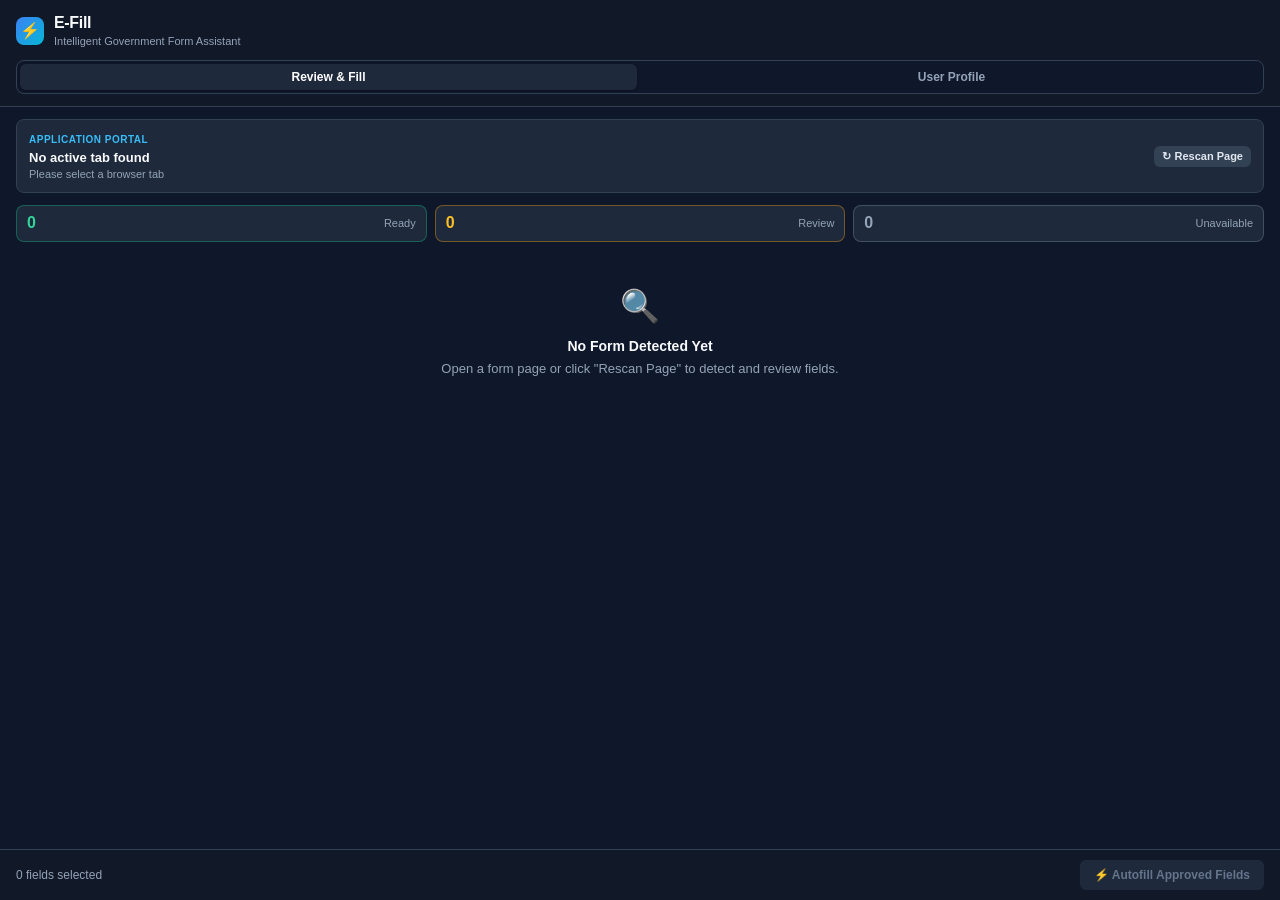
==== sidepanel/index.html @ 9b444835 "intial implentation is ready" ====
<!DOCTYPE html>
<html lang="en">
<head>
  <meta charset="UTF-8">
  <meta name="viewport" content="width=device-width, initial-scale=1.0">
  <title>E-Fill Assistant</title>
  <link rel="stylesheet" href="sidepanel.css">
</head>
<body>
  <header class="app-header">
    <div class="logo-group">
      <div class="logo-icon">⚡</div>
      <div>
        <h1 class="app-title">E-Fill</h1>
        <p class="app-tagline">Intelligent Government Form Assistant</p>
      </div>
    </div>
    <div class="tab-nav">
      <button class="tab-btn active" id="tab-review-btn">Review & Fill</button>
      <button class="tab-btn" id="tab-profile-btn">User Profile</button>
    </div>
  </header>

  <!-- Review & Fill View -->
  <main class="tab-view active" id="view-review">
    <section class="page-context-card">
      <div class="context-meta">
        <span class="badge badge-portal" id="portal-badge">Application Portal</span>
        <h2 class="page-title" id="page-title">Detecting form...</h2>
        <p class="page-url" id="page-url">Checking active browser tab</p>
      </div>
      <button class="btn btn-secondary btn-sm" id="btn-rescan" title="Rescan current page">
        ↻ Rescan Page
      </button>
    </section>

    <section class="summary-bar" id="summary-bar">
      <div class="summary-pill ready">
        <span class="count" id="count-ready">0</span>
        <span class="label">Ready</span>
      </div>
      <div class="summary-pill review">
        <span class="count" id="count-review">0</span>
        <span class="label">Review</span>
      </div>
      <div class="summary-pill unavailable">
        <span class="count" id="count-unavailable">0</span>
        <span class="label">Unavailable</span>
      </div>
    </section>

    <!-- Field Proposals Section -->
    <div class="proposals-container" id="proposals-container">
      <div class="empty-state" id="empty-state">
        <div class="empty-icon">🔍</div>
        <h3>No Form Detected Yet</h3>
        <p>Open a form page or click "Rescan Page" to detect and review fields.</p>
      </div>
      <div class="proposals-list" id="proposals-list" style="display: none;"></div>
    </div>

    <!-- Verification / Result Alert -->
    <div class="result-alert" id="result-alert" style="display: none;"></div>

    <!-- Footer Action Bar -->
    <footer class="action-bar">
      <div class="action-info">
        <span id="approved-count-text">0 fields selected</span>
      </div>
      <button class="btn btn-primary" id="btn-autofill" disabled>
        ⚡ Autofill Approved Fields
      </button>
    </footer>
  </main>

  <!-- User Profile View -->
  <main class="tab-view" id="view-profile">
    <div class="profile-header">
      <div>
        <h2>Saved Profile</h2>
        <p class="subtitle">Local-first encrypted storage for quick form completion</p>
      </div>
      <button class="btn btn-secondary btn-sm" id="btn-reset-profile">
        Reset to Sample Data
      </button>
    </div>

    <form id="profile-form" class="profile-form">
      <fieldset class="profile-section">
        <legend>Personal Details</legend>
        <div class="form-row">
          <div class="form-group">
            <label for="prof-fullName">Full Name</label>
            <input type="text" id="prof-fullName" required>
          </div>
        </div>
        <div class="form-row two-col">
          <div class="form-group">
            <label for="prof-dob">Date of Birth</label>
            <input type="date" id="prof-dob" required>
          </div>
          <div class="form-group">
            <label for="prof-gender">Gender</label>
            <select id="prof-gender">
              <option value="Male">Male</option>
              <option value="Female">Female</option>
              <option value="Transgender">Transgender</option>
            </select>
          </div>
        </div>
      </fieldset>

      <fieldset class="profile-section">
        <legend>Contact Information</legend>
        <div class="form-row two-col">
          <div class="form-group">
            <label for="prof-mobile">Mobile Number (10 digits)</label>
            <input type="tel" id="prof-mobile" maxlength="10" required>
          </div>
          <div class="form-group">
            <label for="prof-email">Email Address</label>
            <input type="email" id="prof-email" required>
          </div>
        </div>
      </fieldset>

      <fieldset class="profile-section">
        <legend>Family Details</legend>
        <div class="form-row two-col">
          <div class="form-group">
            <label for="prof-fatherName">Father's Name</label>
            <input type="text" id="prof-fatherName">
          </div>
          <div class="form-group">
            <label for="prof-motherName">Mother's Name</label>
            <input type="text" id="prof-motherName">
          </div>
        </div>
      </fieldset>

      <fieldset class="profile-section">
        <legend>Permanent Address</legend>
        <div class="form-group">
          <label for="prof-addressLine">Address (House, Street, Area)</label>
          <textarea id="prof-addressLine" rows="2"></textarea>
        </div>
        <div class="form-row three-col">
          <div class="form-group">
            <label for="prof-district">District</label>
            <input type="text" id="prof-district">
          </div>
          <div class="form-group">
            <label for="prof-state">State / UT</label>
            <input type="text" id="prof-state">
          </div>
          <div class="form-group">
            <label for="prof-pincode">PIN Code</label>
            <input type="text" id="prof-pincode" maxlength="6">
          </div>
        </div>
      </fieldset>

      <div class="profile-actions">
        <button type="submit" class="btn btn-primary" id="btn-save-profile">
          Save Profile Changes
        </button>
        <span class="save-toast" id="save-toast">Saved to local storage!</span>
      </div>
    </form>
  </main>

  <script src="../core/canonical-schema.js"></script>
  <script src="../core/storage.js"></script>
  <script src="../core/normalizer.js"></script>
  <script src="../core/source-selector.js"></script>
  <script src="sidepanel.js"></script>
</body>
</html>
---- sidepanel/sidepanel.css ----
:root {
  --bg-main: #0f172a;
  --bg-card: #1e293b;
  --bg-input: #0f172a;
  --border: #334155;
  --text-main: #f8fafc;
  --text-muted: #94a3b8;
  --primary: #2563eb;
  --primary-hover: #1d4ed8;
  --success: #10b981;
  --success-bg: rgba(16, 185, 129, 0.15);
  --warning: #f59e0b;
  --warning-bg: rgba(245, 158, 11, 0.15);
  --danger: #ef4444;
  --danger-bg: rgba(239, 68, 68, 0.15);
  --gray: #64748b;
  --gray-bg: rgba(100, 116, 139, 0.15);
  --font-family: -apple-system, BlinkMacSystemFont, "Segoe UI", Roboto, Helvetica, Arial, sans-serif;
}

* {
  box-sizing: border-box;
  margin: 0;
  padding: 0;
}

body {
  font-family: var(--font-family);
  background-color: var(--bg-main);
  color: var(--text-main);
  line-height: 1.4;
  font-size: 13px;
  display: flex;
  flex-direction: column;
  height: 100vh;
  overflow: hidden;
}

/* Header */
.app-header {
  padding: 12px 16px;
  background: #111827;
  border-bottom: 1px solid var(--border);
  display: flex;
  flex-direction: column;
  gap: 10px;
}

.logo-group {
  display: flex;
  align-items: center;
  gap: 10px;
}

.logo-icon {
  width: 28px;
  height: 28px;
  background: linear-gradient(135deg, #3b82f6, #06b6d4);
  border-radius: 8px;
  display: flex;
  align-items: center;
  justify-content: center;
  font-size: 16px;
  font-weight: bold;
}

.app-title {
  font-size: 16px;
  font-weight: 700;
  letter-spacing: -0.02em;
}

.app-tagline {
  font-size: 11px;
  color: var(--text-muted);
}

.tab-nav {
  display: flex;
  gap: 6px;
  background: var(--bg-main);
  padding: 3px;
  border-radius: 8px;
  border: 1px solid var(--border);
}

.tab-btn {
  flex: 1;
  background: transparent;
  border: none;
  color: var(--text-muted);
  padding: 6px 10px;
  font-size: 12px;
  font-weight: 600;
  border-radius: 6px;
  cursor: pointer;
  transition: all 0.2s;
}

.tab-btn.active {
  background: var(--bg-card);
  color: #ffffff;
  box-shadow: 0 1px 3px rgba(0, 0, 0, 0.3);
}

/* Tab Views */
.tab-view {
  display: none;
  flex: 1;
  overflow-y: auto;
  padding: 12px 16px;
}

.tab-view.active {
  display: flex;
  flex-direction: column;
  gap: 12px;
}

/* Page Context Card */
.page-context-card {
  background: var(--bg-card);
  border: 1px solid var(--border);
  border-radius: 8px;
  padding: 10px 12px;
  display: flex;
  justify-content: space-between;
  align-items: center;
  gap: 8px;
}

.context-meta {
  flex: 1;
  overflow: hidden;
}

.badge-portal {
  display: inline-block;
  font-size: 10px;
  text-transform: uppercase;
  letter-spacing: 0.05em;
  font-weight: 700;
  color: #38bdf8;
  margin-bottom: 2px;
}

.page-title {
  font-size: 13px;
  font-weight: 600;
  white-space: nowrap;
  overflow: hidden;
  text-overflow: ellipsis;
}

.page-url {
  font-size: 11px;
  color: var(--text-muted);
  white-space: nowrap;
  overflow: hidden;
  text-overflow: ellipsis;
}

/* Summary Bar */
.summary-bar {
  display: flex;
  gap: 8px;
}

.summary-pill {
  flex: 1;
  background: var(--bg-card);
  border: 1px solid var(--border);
  border-radius: 8px;
  padding: 6px 10px;
  display: flex;
  align-items: center;
  justify-content: space-between;
}

.summary-pill.ready { border-color: rgba(16, 185, 129, 0.4); }
.summary-pill.ready .count { color: #34d399; }
.summary-pill.review { border-color: rgba(245, 158, 11, 0.4); }
.summary-pill.review .count { color: #fbbf24; }
.summary-pill.unavailable { border-color: rgba(148, 163, 184, 0.3); }
.summary-pill.unavailable .count { color: #94a3b8; }

.summary-pill .count {
  font-size: 16px;
  font-weight: 700;
}

.summary-pill .label {
  font-size: 11px;
  color: var(--text-muted);
}

/* Proposals Container */
.proposals-container {
  flex: 1;
  min-height: 180px;
}

.empty-state {
  text-align: center;
  padding: 30px 16px;
  color: var(--text-muted);
}

.empty-icon {
  font-size: 32px;
  margin-bottom: 8px;
}

.empty-state h3 {
  font-size: 14px;
  color: var(--text-main);
  margin-bottom: 4px;
}

.proposals-list {
  display: flex;
  flex-direction: column;
  gap: 10px;
}

/* Proposal Item Card */
.proposal-card {
  background: var(--bg-card);
  border: 1px solid var(--border);
  border-radius: 8px;
  padding: 10px 12px;
  display: flex;
  flex-direction: column;
  gap: 8px;
  transition: border-color 0.2s, transform 0.15s;
}

.proposal-card:hover {
  border-color: #475569;
}

.proposal-card.ready {
  border-left: 4px solid var(--success);
}

.proposal-card.review {
  border-left: 4px solid var(--warning);
}

.proposal-card.unavailable {
  border-left: 4px solid var(--gray);
  opacity: 0.8;
}

.card-top {
  display: flex;
  align-items: center;
  justify-content: space-between;
  gap: 8px;
}

.field-checkbox-label {
  display: flex;
  align-items: center;
  gap: 8px;
  font-weight: 600;
  font-size: 13px;
  cursor: pointer;
  overflow: hidden;
  text-overflow: ellipsis;
  white-space: nowrap;
}

.status-badge {
  font-size: 10px;
  font-weight: 700;
  padding: 2px 6px;
  border-radius: 4px;
  text-transform: uppercase;
  letter-spacing: 0.03em;
}

.badge-ready {
  background: var(--success-bg);
  color: #34d399;
}

.badge-review {
  background: var(--warning-bg);
  color: #fbbf24;
}

.badge-unavailable {
  background: var(--gray-bg);
  color: #cbd5e1;
}

.field-value-box {
  display: flex;
  flex-direction: column;
  gap: 4px;
}

.value-input {
  width: 100%;
  background: var(--bg-input);
  border: 1px solid var(--border);
  border-radius: 6px;
  color: #ffffff;
  padding: 6px 8px;
  font-size: 12px;
  font-family: inherit;
}

.value-input:focus {
  outline: none;
  border-color: #3b82f6;
  box-shadow: 0 0 0 1px #3b82f6;
}

.value-input:disabled {
  color: var(--text-muted);
  cursor: not-allowed;
}

.card-bottom {
  display: flex;
  align-items: center;
  justify-content: space-between;
  font-size: 11px;
  color: var(--text-muted);
}

.source-tag {
  display: inline-flex;
  align-items: center;
  gap: 4px;
  color: #38bdf8;
}

.reason-tooltip {
  font-size: 10.5px;
  color: #94a3b8;
  font-style: italic;
  overflow: hidden;
  text-overflow: ellipsis;
  white-space: nowrap;
  max-width: 180px;
}

/* Action Bar */
.action-bar {
  background: #111827;
  border-top: 1px solid var(--border);
  padding: 10px 16px;
  display: flex;
  align-items: center;
  justify-content: space-between;
  margin: 0 -16px -12px -16px;
}

.action-info {
  font-size: 12px;
  font-weight: 500;
  color: var(--text-muted);
}

.btn {
  display: inline-flex;
  align-items: center;
  justify-content: center;
  padding: 8px 14px;
  font-size: 12px;
  font-weight: 600;
  border-radius: 6px;
  border: none;
  cursor: pointer;
  transition: all 0.15s ease;
}

.btn-primary {
  background: var(--primary);
  color: white;
}

.btn-primary:hover:not(:disabled) {
  background: var(--primary-hover);
}

.btn-primary:disabled {
  background: #1e293b;
  color: #64748b;
  cursor: not-allowed;
}

.btn-secondary {
  background: #334155;
  color: #e2e8f0;
}

.btn-secondary:hover {
  background: #475569;
}

.btn-sm {
  padding: 4px 8px;
  font-size: 11px;
}

/* Profile Form */
.profile-header {
  display: flex;
  justify-content: space-between;
  align-items: flex-start;
}

.profile-header h2 {
  font-size: 15px;
  font-weight: 700;
}

.subtitle {
  font-size: 11px;
  color: var(--text-muted);
}

.profile-form {
  display: flex;
  flex-direction: column;
  gap: 14px;
}

.profile-section {
  border: 1px solid var(--border);
  border-radius: 8px;
  padding: 12px;
  background: var(--bg-card);
}

.profile-section legend {
  padding: 0 6px;
  font-size: 12px;
  font-weight: 700;
  color: #38bdf8;
}

.form-group {
  display: flex;
  flex-direction: column;
  gap: 4px;
  margin-bottom: 8px;
}

.form-group label {
  font-size: 11px;
  color: var(--text-muted);
  font-weight: 500;
}

.form-group input,
.form-group select,
.form-group textarea {
  background: var(--bg-input);
  border: 1px solid var(--border);
  border-radius: 6px;
  padding: 7px 10px;
  color: white;
  font-size: 12px;
  font-family: inherit;
}

.form-group input:focus,
.form-group select:focus,
.form-group textarea:focus {
  outline: none;
  border-color: #3b82f6;
}

.form-row.two-col {
  display: grid;
  grid-template-columns: 1fr 1fr;
  gap: 8px;
}

.form-row.three-col {
  display: grid;
  grid-template-columns: 1fr 1fr 1fr;
  gap: 8px;
}

.profile-actions {
  display: flex;
  align-items: center;
  gap: 12px;
  padding: 10px 0 20px 0;
}

.save-toast {
  font-size: 11px;
  color: #34d399;
  display: none;
}

/* Result Alert */
.result-alert {
  padding: 10px 12px;
  border-radius: 6px;
  font-size: 12px;
  font-weight: 500;
}

.result-alert.success {
  background: var(--success-bg);
  border: 1px solid rgba(16, 185, 129, 0.4);
  color: #34d399;
}
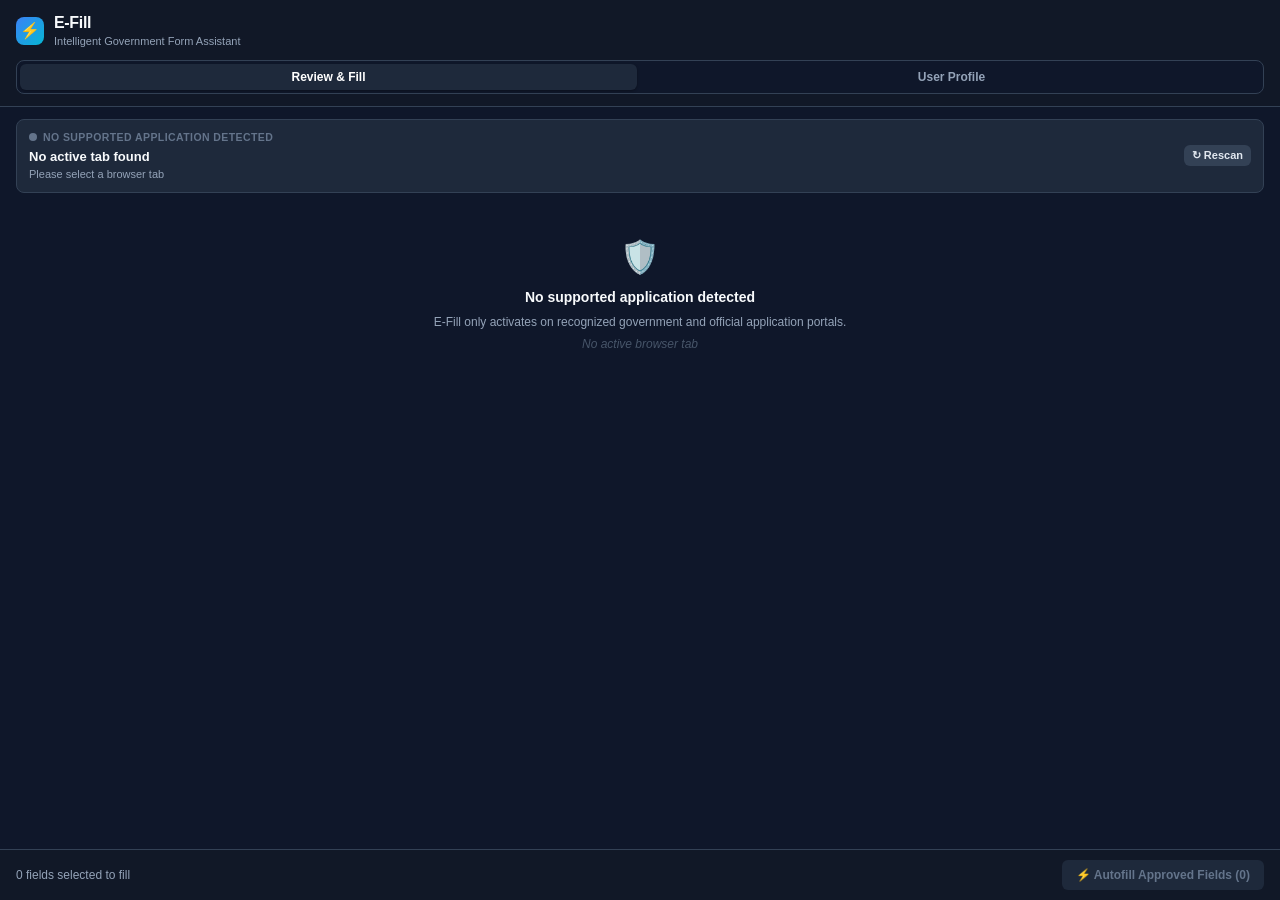
==== commit ef08e2ec: "version 1 features updated" ====
--- a/sidepanel/index.html
+++ b/sidepanel/index.html
@@ -16,25 +16,33 @@
       </div>
     </div>
     <div class="tab-nav">
-      <button class="tab-btn active" id="tab-review-btn">Review & Fill</button>
+      <button class="tab-btn active" id="tab-review-btn">Review &amp; Fill</button>
       <button class="tab-btn" id="tab-profile-btn">User Profile</button>
     </div>
   </header>
 
   <!-- Review & Fill View -->
   <main class="tab-view active" id="view-review">
+
+    <!-- Page Context Card -->
     <section class="page-context-card">
       <div class="context-meta">
-        <span class="badge badge-portal" id="portal-badge">Application Portal</span>
+        <!-- Eligibility banner -->
+        <div class="eligibility-banner" id="eligibility-banner">
+          <span class="eligibility-dot" id="eligibility-dot"></span>
+          <span class="eligibility-label" id="eligibility-label">Checking page...</span>
+        </div>
+        <!-- Application name shown when eligible -->
         <h2 class="page-title" id="page-title">Detecting form...</h2>
         <p class="page-url" id="page-url">Checking active browser tab</p>
       </div>
       <button class="btn btn-secondary btn-sm" id="btn-rescan" title="Rescan current page">
-        ↻ Rescan Page
+        ↻ Rescan
       </button>
     </section>
 
-    <section class="summary-bar" id="summary-bar">
+    <!-- Shown ONLY when page is eligible -->
+    <section class="summary-bar" id="summary-bar" style="display: none;">
       <div class="summary-pill ready">
         <span class="count" id="count-ready">0</span>
         <span class="label">Ready</span>
@@ -51,11 +59,22 @@
 
     <!-- Field Proposals Section -->
     <div class="proposals-container" id="proposals-container">
-      <div class="empty-state" id="empty-state">
+
+      <!-- Ineligible state — shown for unsupported pages -->
+      <div class="ineligible-state" id="ineligible-state" style="display: none;">
+        <div class="empty-icon">🛡️</div>
+        <h3>No supported application detected</h3>
+        <p>E-Fill only activates on recognized government and official application portals.</p>
+        <p class="ineligible-reason" id="ineligible-reason"></p>
+      </div>
+
+      <!-- Eligible but no fields found yet -->
+      <div class="empty-state" id="empty-state" style="display: none;">
         <div class="empty-icon">🔍</div>
         <h3>No Form Detected Yet</h3>
-        <p>Open a form page or click "Rescan Page" to detect and review fields.</p>
+        <p>Open a form page or click "Rescan" to detect and review fields.</p>
       </div>
+
       <div class="proposals-list" id="proposals-list" style="display: none;"></div>
     </div>
 
@@ -78,7 +97,7 @@
     <div class="profile-header">
       <div>
         <h2>Saved Profile</h2>
-        <p class="subtitle">Local-first encrypted storage for quick form completion</p>
+        <p class="subtitle">Local-first storage for quick form completion</p>
       </div>
       <button class="btn btn-secondary btn-sm" id="btn-reset-profile">
         Reset to Sample Data
@@ -173,6 +192,7 @@
   <script src="../core/storage.js"></script>
   <script src="../core/normalizer.js"></script>
   <script src="../core/source-selector.js"></script>
+  <script src="../core/app-profiles.js"></script>
   <script src="sidepanel.js"></script>
 </body>
 </html>
--- a/sidepanel/sidepanel.css
+++ b/sidepanel/sidepanel.css
@@ -160,6 +160,73 @@
   text-overflow: ellipsis;
 }
 
+/* Eligibility Banner */
+.eligibility-banner {
+  display: flex;
+  align-items: center;
+  gap: 6px;
+  margin-bottom: 4px;
+}
+
+.eligibility-dot {
+  width: 8px;
+  height: 8px;
+  border-radius: 50%;
+  flex-shrink: 0;
+  background: #64748b; /* neutral default */
+}
+
+.eligibility-dot.supported {
+  background: #10b981;
+  box-shadow: 0 0 6px rgba(16, 185, 129, 0.5);
+}
+
+.eligibility-dot.unsupported {
+  background: #64748b;
+}
+
+.eligibility-label {
+  font-size: 10.5px;
+  font-weight: 700;
+  letter-spacing: 0.04em;
+  text-transform: uppercase;
+  color: #64748b;
+}
+
+.eligibility-label.supported {
+  color: #34d399;
+}
+
+.eligibility-label.unsupported {
+  color: #64748b;
+}
+
+/* Ineligible State Panel */
+.ineligible-state {
+  text-align: center;
+  padding: 30px 16px;
+  color: var(--text-muted);
+}
+
+.ineligible-state h3 {
+  font-size: 14px;
+  color: var(--text-main);
+  margin: 8px 0 6px;
+}
+
+.ineligible-state p {
+  font-size: 12px;
+  line-height: 1.5;
+  margin: 4px 0;
+}
+
+.ineligible-reason {
+  font-size: 11px;
+  color: #475569;
+  font-style: italic;
+  margin-top: 8px;
+}
+
 /* Summary Bar */
 .summary-bar {
   display: flex;
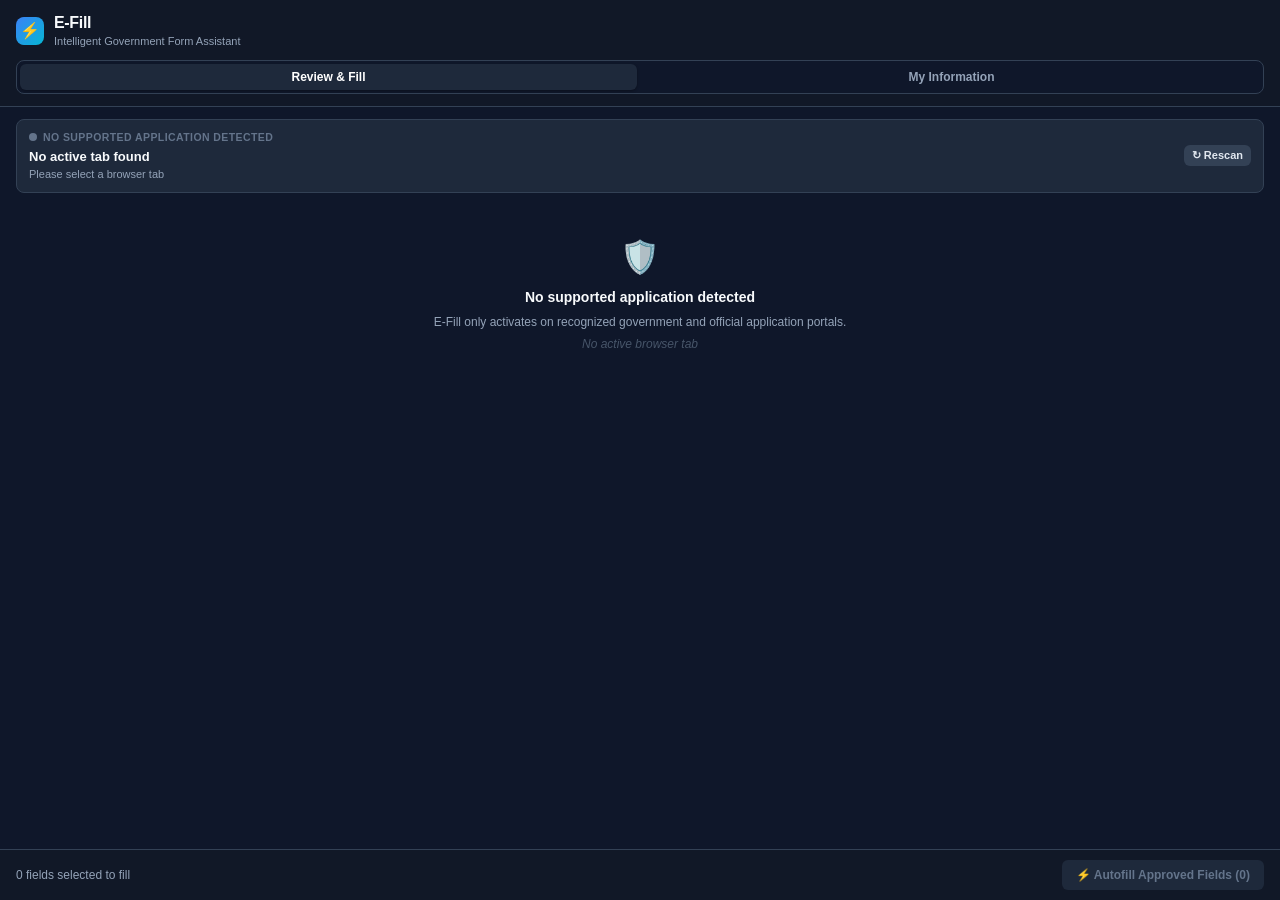
==== commit a94ff79e: "106 tests passed" ====
--- a/sidepanel/index.html
+++ b/sidepanel/index.html
@@ -17,22 +17,22 @@
     </div>
     <div class="tab-nav">
       <button class="tab-btn active" id="tab-review-btn">Review &amp; Fill</button>
-      <button class="tab-btn" id="tab-profile-btn">User Profile</button>
+      <button class="tab-btn" id="tab-info-btn">My Information</button>
     </div>
   </header>
 
-  <!-- Review & Fill View -->
+  <!-- ═══════════════════════════════════════════════════════════════
+       TAB 1: Review & Fill
+  ═══════════════════════════════════════════════════════════════ -->
   <main class="tab-view active" id="view-review">
 
     <!-- Page Context Card -->
     <section class="page-context-card">
       <div class="context-meta">
-        <!-- Eligibility banner -->
         <div class="eligibility-banner" id="eligibility-banner">
           <span class="eligibility-dot" id="eligibility-dot"></span>
           <span class="eligibility-label" id="eligibility-label">Checking page...</span>
         </div>
-        <!-- Application name shown when eligible -->
         <h2 class="page-title" id="page-title">Detecting form...</h2>
         <p class="page-url" id="page-url">Checking active browser tab</p>
       </div>
@@ -41,7 +41,7 @@
       </button>
     </section>
 
-    <!-- Shown ONLY when page is eligible -->
+    <!-- Summary Bar (eligible only) -->
     <section class="summary-bar" id="summary-bar" style="display: none;">
       <div class="summary-pill ready">
         <span class="count" id="count-ready">0</span>
@@ -51,16 +51,20 @@
         <span class="count" id="count-review">0</span>
         <span class="label">Review</span>
       </div>
+      <div class="summary-pill conflict">
+        <span class="count" id="count-conflict">0</span>
+        <span class="label">Conflict</span>
+      </div>
       <div class="summary-pill unavailable">
         <span class="count" id="count-unavailable">0</span>
-        <span class="label">Unavailable</span>
+        <span class="label">Missing</span>
       </div>
     </section>
 
-    <!-- Field Proposals Section -->
+    <!-- Field Proposals Container -->
     <div class="proposals-container" id="proposals-container">
 
-      <!-- Ineligible state — shown for unsupported pages -->
+      <!-- Ineligible state -->
       <div class="ineligible-state" id="ineligible-state" style="display: none;">
         <div class="empty-icon">🛡️</div>
         <h3>No supported application detected</h3>
@@ -68,17 +72,58 @@
         <p class="ineligible-reason" id="ineligible-reason"></p>
       </div>
 
-      <!-- Eligible but no fields found yet -->
+      <!-- Eligible but no fields yet -->
       <div class="empty-state" id="empty-state" style="display: none;">
         <div class="empty-icon">🔍</div>
         <h3>No Form Detected Yet</h3>
         <p>Open a form page or click "Rescan" to detect and review fields.</p>
       </div>
 
-      <div class="proposals-list" id="proposals-list" style="display: none;"></div>
+      <!-- Proposals grouped by status -->
+      <div id="proposals-list" style="display: none;">
+        <!-- Group: Ready -->
+        <div class="proposal-group" id="group-ready" style="display: none;">
+          <div class="group-header group-header-ready">
+            <span class="group-header-icon">✅</span>
+            <span class="group-header-label">Ready to Fill</span>
+            <span class="group-header-count" id="group-count-ready">0</span>
+          </div>
+          <div class="proposals-stack" id="stack-ready"></div>
+        </div>
+
+        <!-- Group: Review Required -->
+        <div class="proposal-group" id="group-review" style="display: none;">
+          <div class="group-header group-header-review">
+            <span class="group-header-icon">⚠️</span>
+            <span class="group-header-label">Review Required</span>
+            <span class="group-header-count" id="group-count-review">0</span>
+          </div>
+          <div class="proposals-stack" id="stack-review"></div>
+        </div>
+
+        <!-- Group: Conflicts -->
+        <div class="proposal-group" id="group-conflict" style="display: none;">
+          <div class="group-header group-header-conflict">
+            <span class="group-header-icon">⚡</span>
+            <span class="group-header-label">Conflicts — Choose a value</span>
+            <span class="group-header-count" id="group-count-conflict">0</span>
+          </div>
+          <div class="proposals-stack" id="stack-conflict"></div>
+        </div>
+
+        <!-- Group: Missing Information -->
+        <div class="proposal-group" id="group-missing" style="display: none;">
+          <div class="group-header group-header-missing">
+            <span class="group-header-icon">ℹ️</span>
+            <span class="group-header-label">Missing Information</span>
+            <span class="group-header-count" id="group-count-missing">0</span>
+          </div>
+          <div class="proposals-stack" id="stack-missing"></div>
+        </div>
+      </div>
     </div>
 
-    <!-- Verification / Result Alert -->
+    <!-- Result Alert -->
     <div class="result-alert" id="result-alert" style="display: none;"></div>
 
     <!-- Footer Action Bar -->
@@ -92,105 +137,435 @@
     </footer>
   </main>
 
-  <!-- User Profile View -->
-  <main class="tab-view" id="view-profile">
-    <div class="profile-header">
+  <!-- ═══════════════════════════════════════════════════════════════
+       TAB 2: My Information
+  ═══════════════════════════════════════════════════════════════ -->
+  <main class="tab-view" id="view-info">
+
+    <div class="info-header">
       <div>
-        <h2>Saved Profile</h2>
-        <p class="subtitle">Local-first storage for quick form completion</p>
-      </div>
-      <button class="btn btn-secondary btn-sm" id="btn-reset-profile">
-        Reset to Sample Data
+        <h2>My Information</h2>
+        <p class="subtitle">Stored locally. Never sent without your review.</p>
+      </div>
+      <button class="btn btn-secondary btn-sm" id="btn-reset-info">
+        Reset to Sample
       </button>
     </div>
 
-    <form id="profile-form" class="profile-form">
-      <fieldset class="profile-section">
-        <legend>Personal Details</legend>
-        <div class="form-row">
+    <div class="info-sections" id="info-sections">
+
+      <!-- ── PERSONAL ────────────────────────────────────── -->
+      <div class="info-section" data-section="personal">
+        <button class="section-toggle" aria-expanded="true">
+          <span class="section-icon">👤</span>
+          <span class="section-label">Personal Details</span>
+          <span class="section-chevron">▾</span>
+        </button>
+        <div class="section-body">
+          <div class="form-row two-col">
+            <div class="form-group">
+              <label for="ip-full-name">Full Name</label>
+              <input type="text" id="ip-full-name" data-field="full_name" placeholder="As per official documents">
+            </div>
+            <div class="form-group">
+              <label for="ip-dob">Date of Birth</label>
+              <input type="date" id="ip-dob" data-field="dob">
+            </div>
+          </div>
+          <div class="form-row three-col">
+            <div class="form-group">
+              <label for="ip-first-name">First Name</label>
+              <input type="text" id="ip-first-name" data-field="first_name">
+            </div>
+            <div class="form-group">
+              <label for="ip-middle-name">Middle Name</label>
+              <input type="text" id="ip-middle-name" data-field="middle_name">
+            </div>
+            <div class="form-group">
+              <label for="ip-last-name">Last Name / Surname</label>
+              <input type="text" id="ip-last-name" data-field="last_name">
+            </div>
+          </div>
+          <div class="form-row two-col">
+            <div class="form-group">
+              <label for="ip-gender">Gender</label>
+              <select id="ip-gender" data-field="gender">
+                <option value="">-- Select --</option>
+                <option value="Male">Male</option>
+                <option value="Female">Female</option>
+                <option value="Transgender">Transgender</option>
+              </select>
+            </div>
+            <div class="form-group">
+              <label for="ip-nationality">Nationality</label>
+              <input type="text" id="ip-nationality" data-field="nationality" placeholder="Indian">
+            </div>
+          </div>
+          <div class="form-row two-col">
+            <div class="form-group">
+              <label for="ip-marital-status">Marital Status</label>
+              <select id="ip-marital-status" data-field="marital_status">
+                <option value="">-- Select --</option>
+                <option value="Single">Single / Unmarried</option>
+                <option value="Married">Married</option>
+                <option value="Divorced">Divorced</option>
+                <option value="Widowed">Widowed</option>
+              </select>
+            </div>
+          </div>
+        </div>
+      </div>
+
+      <!-- ── IDENTITY ────────────────────────────────────── -->
+      <div class="info-section sensitive-section" data-section="identity">
+        <button class="section-toggle" aria-expanded="false">
+          <span class="section-icon">🪪</span>
+          <span class="section-label">Identity Documents</span>
+          <span class="section-sensitive-badge">🔒 Sensitive</span>
+          <span class="section-chevron">▾</span>
+        </button>
+        <div class="section-body" style="display: none;">
+          <div class="sensitive-notice">
+            <span>🔒</span> These fields are masked and will only be used with your explicit confirmation.
+          </div>
           <div class="form-group">
-            <label for="prof-fullName">Full Name</label>
-            <input type="text" id="prof-fullName" required>
-          </div>
-        </div>
-        <div class="form-row two-col">
+            <label for="ip-aadhaar">Aadhaar Number</label>
+            <div class="sensitive-field-row">
+              <input type="password" id="ip-aadhaar" data-field="aadhaar_number" maxlength="12" placeholder="••••••••••••" class="sensitive-input">
+              <button type="button" class="btn-reveal" data-target="ip-aadhaar" title="Show / hide">👁</button>
+            </div>
+          </div>
+          <div class="form-row two-col">
+            <div class="form-group">
+              <label for="ip-alt-id-type">ID Document Type</label>
+              <select id="ip-alt-id-type" data-field="alt_id_type">
+                <option value="">-- Select --</option>
+                <option value="PAN">PAN Card</option>
+                <option value="Passport">Passport</option>
+                <option value="Voter ID">Voter ID</option>
+                <option value="Driving License">Driving License</option>
+              </select>
+            </div>
+            <div class="form-group">
+              <label for="ip-alt-id-num">Document Number</label>
+              <div class="sensitive-field-row">
+                <input type="password" id="ip-alt-id-num" data-field="alt_id_number" placeholder="••••••••" class="sensitive-input">
+                <button type="button" class="btn-reveal" data-target="ip-alt-id-num" title="Show / hide">👁</button>
+              </div>
+            </div>
+          </div>
+        </div>
+      </div>
+
+      <!-- ── CONTACT ─────────────────────────────────────── -->
+      <div class="info-section" data-section="contact">
+        <button class="section-toggle" aria-expanded="true">
+          <span class="section-icon">📱</span>
+          <span class="section-label">Contact Information</span>
+          <span class="section-chevron">▾</span>
+        </button>
+        <div class="section-body">
+          <div class="form-row two-col">
+            <div class="form-group">
+              <label for="ip-phone">Primary Mobile</label>
+              <input type="tel" id="ip-phone" data-field="primary_phone" maxlength="10" placeholder="10-digit mobile">
+            </div>
+            <div class="form-group">
+              <label for="ip-email">Email Address</label>
+              <input type="email" id="ip-email" data-field="email" placeholder="your@email.com">
+            </div>
+          </div>
+          <div class="form-row two-col">
+            <div class="form-group">
+              <label for="ip-phone2">Alternate Mobile</label>
+              <input type="tel" id="ip-phone2" data-field="secondary_phone" maxlength="10">
+            </div>
+            <div class="form-group">
+              <label for="ip-email2">Alternate Email</label>
+              <input type="email" id="ip-email2" data-field="secondary_email">
+            </div>
+          </div>
+        </div>
+      </div>
+
+      <!-- ── ADDRESS ─────────────────────────────────────── -->
+      <div class="info-section" data-section="address">
+        <button class="section-toggle" aria-expanded="false">
+          <span class="section-icon">🏠</span>
+          <span class="section-label">Address</span>
+          <span class="section-chevron">▾</span>
+        </button>
+        <div class="section-body" style="display: none;">
+          <div class="form-row two-col">
+            <div class="form-group">
+              <label for="ip-house">House / Door Number</label>
+              <input type="text" id="ip-house" data-field="house_number" placeholder="Plot No / Flat No">
+            </div>
+            <div class="form-group">
+              <label for="ip-street">Street / Colony / Area</label>
+              <input type="text" id="ip-street" data-field="street">
+            </div>
+          </div>
           <div class="form-group">
-            <label for="prof-dob">Date of Birth</label>
-            <input type="date" id="prof-dob" required>
+            <label for="ip-address-line">Full Address Line</label>
+            <textarea id="ip-address-line" data-field="address_line" rows="2" placeholder="House No, Street, Area"></textarea>
+          </div>
+          <div class="form-row two-col">
+            <div class="form-group">
+              <label for="ip-village">Village / Town</label>
+              <input type="text" id="ip-village" data-field="village">
+            </div>
+            <div class="form-group">
+              <label for="ip-mandal">Mandal / Tehsil / Taluk</label>
+              <input type="text" id="ip-mandal" data-field="mandal">
+            </div>
+          </div>
+          <div class="form-row three-col">
+            <div class="form-group">
+              <label for="ip-district">District</label>
+              <input type="text" id="ip-district" data-field="district">
+            </div>
+            <div class="form-group">
+              <label for="ip-state">State / UT</label>
+              <input type="text" id="ip-state" data-field="state">
+            </div>
+            <div class="form-group">
+              <label for="ip-pincode">PIN Code</label>
+              <input type="text" id="ip-pincode" data-field="pincode" maxlength="6">
+            </div>
+          </div>
+          <div class="form-row two-col">
+            <div class="form-group">
+              <label for="ip-city">City</label>
+              <input type="text" id="ip-city" data-field="city">
+            </div>
+            <div class="form-group">
+              <label for="ip-country">Country</label>
+              <input type="text" id="ip-country" data-field="country" placeholder="India">
+            </div>
+          </div>
+        </div>
+      </div>
+
+      <!-- ── FAMILY ──────────────────────────────────────── -->
+      <div class="info-section" data-section="family">
+        <button class="section-toggle" aria-expanded="false">
+          <span class="section-icon">👨‍👩‍👦</span>
+          <span class="section-label">Family Details</span>
+          <span class="section-chevron">▾</span>
+        </button>
+        <div class="section-body" style="display: none;">
+          <div class="form-row two-col">
+            <div class="form-group">
+              <label for="ip-father">Father's Name</label>
+              <input type="text" id="ip-father" data-field="father_name">
+            </div>
+            <div class="form-group">
+              <label for="ip-mother">Mother's Name</label>
+              <input type="text" id="ip-mother" data-field="mother_name">
+            </div>
+          </div>
+          <div class="form-row two-col">
+            <div class="form-group">
+              <label for="ip-guardian">Guardian's Name</label>
+              <input type="text" id="ip-guardian" data-field="guardian_name">
+            </div>
+            <div class="form-group">
+              <label for="ip-spouse">Spouse's Name</label>
+              <input type="text" id="ip-spouse" data-field="spouse_name">
+            </div>
+          </div>
+        </div>
+      </div>
+
+      <!-- ── CATEGORY / RESERVATION ─────────────────────── -->
+      <div class="info-section" data-section="category">
+        <button class="section-toggle" aria-expanded="false">
+          <span class="section-icon">📋</span>
+          <span class="section-label">Category / Reservation</span>
+          <span class="section-chevron">▾</span>
+        </button>
+        <div class="section-body" style="display: none;">
+          <div class="form-row two-col">
+            <div class="form-group">
+              <label for="ip-category">Category</label>
+              <select id="ip-category" data-field="category">
+                <option value="">-- Select --</option>
+                <option value="General">General / UR</option>
+                <option value="OBC">OBC</option>
+                <option value="SC">SC</option>
+                <option value="ST">ST</option>
+                <option value="EWS">EWS</option>
+              </select>
+            </div>
+            <div class="form-group">
+              <label for="ip-caste">Caste / Community</label>
+              <input type="text" id="ip-caste" data-field="caste_community">
+            </div>
+          </div>
+          <div class="form-row two-col">
+            <div class="form-group">
+              <label for="ip-ews">EWS Status</label>
+              <select id="ip-ews" data-field="ews_status">
+                <option value="">-- Select --</option>
+                <option value="Yes">Yes</option>
+                <option value="No">No</option>
+              </select>
+            </div>
+          </div>
+        </div>
+      </div>
+
+      <!-- ── EDUCATION (multi-record) ────────────────────── -->
+      <div class="info-section" data-section="education">
+        <button class="section-toggle" aria-expanded="false">
+          <span class="section-icon">🎓</span>
+          <span class="section-label">Education</span>
+          <span class="section-badge" id="edu-count-badge">0 records</span>
+          <span class="section-chevron">▾</span>
+        </button>
+        <div class="section-body" style="display: none;">
+          <div id="edu-records-container">
+            <!-- Education record cards rendered by JS -->
+          </div>
+          <button type="button" class="btn btn-secondary btn-sm edu-add-btn" id="btn-add-education">
+            + Add Education Record
+          </button>
+        </div>
+      </div>
+
+      <!-- ── EMPLOYMENT ──────────────────────────────────── -->
+      <div class="info-section" data-section="employment">
+        <button class="section-toggle" aria-expanded="false">
+          <span class="section-icon">💼</span>
+          <span class="section-label">Employment</span>
+          <span class="section-chevron">▾</span>
+        </button>
+        <div class="section-body" style="display: none;">
+          <div class="form-row two-col">
+            <div class="form-group">
+              <label for="ip-emp-status">Employment Status</label>
+              <select id="ip-emp-status" data-field="employment_status">
+                <option value="">-- Select --</option>
+                <option value="Employed">Employed</option>
+                <option value="Unemployed">Unemployed</option>
+                <option value="Self-Employed">Self-Employed</option>
+                <option value="Student">Student</option>
+              </select>
+            </div>
+            <div class="form-group">
+              <label for="ip-employer">Employer / Organization</label>
+              <input type="text" id="ip-employer" data-field="employer">
+            </div>
+          </div>
+          <div class="form-row two-col">
+            <div class="form-group">
+              <label for="ip-designation">Designation / Post</label>
+              <input type="text" id="ip-designation" data-field="designation">
+            </div>
+            <div class="form-group">
+              <label for="ip-exp">Years of Experience</label>
+              <input type="number" id="ip-exp" data-field="years_of_experience" min="0" max="50">
+            </div>
+          </div>
+          <div class="form-row two-col">
+            <div class="form-group">
+              <label for="ip-govt-emp">Government Employee</label>
+              <select id="ip-govt-emp" data-field="govt_employee_status">
+                <option value="">-- Select --</option>
+                <option value="Yes">Yes</option>
+                <option value="No">No</option>
+              </select>
+            </div>
+          </div>
+        </div>
+      </div>
+
+      <!-- ── ADDITIONAL ──────────────────────────────────── -->
+      <div class="info-section" data-section="additional">
+        <button class="section-toggle" aria-expanded="false">
+          <span class="section-icon">📎</span>
+          <span class="section-label">Additional Information</span>
+          <span class="section-chevron">▾</span>
+        </button>
+        <div class="section-body" style="display: none;">
+          <div class="form-row two-col">
+            <div class="form-group">
+              <label for="ip-ex-service">Ex-Serviceman</label>
+              <select id="ip-ex-service" data-field="ex_serviceman_status">
+                <option value="">-- Select --</option>
+                <option value="Yes">Yes</option>
+                <option value="No">No</option>
+              </select>
+            </div>
+            <div class="form-group">
+              <label for="ip-disability">Disability Type (if any)</label>
+              <input type="text" id="ip-disability" data-field="disability_type" placeholder="e.g. Orthopaedic">
+            </div>
           </div>
           <div class="form-group">
-            <label for="prof-gender">Gender</label>
-            <select id="prof-gender">
-              <option value="Male">Male</option>
-              <option value="Female">Female</option>
-              <option value="Transgender">Transgender</option>
-            </select>
-          </div>
-        </div>
-      </fieldset>
-
-      <fieldset class="profile-section">
-        <legend>Contact Information</legend>
-        <div class="form-row two-col">
+            <label for="ip-disability-pct">Disability Percentage</label>
+            <input type="text" id="ip-disability-pct" data-field="disability_percentage" placeholder="e.g. 40%">
+          </div>
+        </div>
+      </div>
+
+      <!-- ── BANKING (sensitive) ─────────────────────────── -->
+      <div class="info-section sensitive-section" data-section="banking">
+        <button class="section-toggle" aria-expanded="false">
+          <span class="section-icon">🏦</span>
+          <span class="section-label">Banking Details</span>
+          <span class="section-sensitive-badge">🔒 Sensitive</span>
+          <span class="section-chevron">▾</span>
+        </button>
+        <div class="section-body" style="display: none;">
+          <div class="sensitive-notice">
+            <span>🔒</span> Bank details are masked and will never be autofilled without your explicit approval per field.
+          </div>
+          <div class="form-row two-col">
+            <div class="form-group">
+              <label for="ip-bank-name">Bank Name</label>
+              <input type="text" id="ip-bank-name" data-field="bank_name" placeholder="e.g. State Bank of India">
+            </div>
+            <div class="form-group">
+              <label for="ip-bank-holder">Account Holder Name</label>
+              <input type="text" id="ip-bank-holder" data-field="bank_account_holder">
+            </div>
+          </div>
           <div class="form-group">
-            <label for="prof-mobile">Mobile Number (10 digits)</label>
-            <input type="tel" id="prof-mobile" maxlength="10" required>
+            <label for="ip-account-num">Account Number</label>
+            <div class="sensitive-field-row">
+              <input type="password" id="ip-account-num" data-field="bank_account_number" class="sensitive-input" placeholder="••••••••••••">
+              <button type="button" class="btn-reveal" data-target="ip-account-num" title="Show / hide">👁</button>
+            </div>
           </div>
           <div class="form-group">
-            <label for="prof-email">Email Address</label>
-            <input type="email" id="prof-email" required>
-          </div>
-        </div>
-      </fieldset>
-
-      <fieldset class="profile-section">
-        <legend>Family Details</legend>
-        <div class="form-row two-col">
-          <div class="form-group">
-            <label for="prof-fatherName">Father's Name</label>
-            <input type="text" id="prof-fatherName">
-          </div>
-          <div class="form-group">
-            <label for="prof-motherName">Mother's Name</label>
-            <input type="text" id="prof-motherName">
-          </div>
-        </div>
-      </fieldset>
-
-      <fieldset class="profile-section">
-        <legend>Permanent Address</legend>
-        <div class="form-group">
-          <label for="prof-addressLine">Address (House, Street, Area)</label>
-          <textarea id="prof-addressLine" rows="2"></textarea>
-        </div>
-        <div class="form-row three-col">
-          <div class="form-group">
-            <label for="prof-district">District</label>
-            <input type="text" id="prof-district">
-          </div>
-          <div class="form-group">
-            <label for="prof-state">State / UT</label>
-            <input type="text" id="prof-state">
-          </div>
-          <div class="form-group">
-            <label for="prof-pincode">PIN Code</label>
-            <input type="text" id="prof-pincode" maxlength="6">
-          </div>
-        </div>
-      </fieldset>
-
-      <div class="profile-actions">
-        <button type="submit" class="btn btn-primary" id="btn-save-profile">
-          Save Profile Changes
-        </button>
-        <span class="save-toast" id="save-toast">Saved to local storage!</span>
-      </div>
-    </form>
+            <label for="ip-ifsc">IFSC Code</label>
+            <div class="sensitive-field-row">
+              <input type="password" id="ip-ifsc" data-field="bank_ifsc" class="sensitive-input" placeholder="••••••••••••" maxlength="11">
+              <button type="button" class="btn-reveal" data-target="ip-ifsc" title="Show / hide">👁</button>
+            </div>
+          </div>
+        </div>
+      </div>
+
+    </div><!-- /info-sections -->
+
+    <!-- Save bar -->
+    <div class="info-save-bar">
+      <button type="button" class="btn btn-primary" id="btn-save-info">
+        Save My Information
+      </button>
+      <span class="save-toast" id="save-toast-info">Saved to local storage!</span>
+    </div>
+
   </main>
 
+  <!-- Scripts load order: schema → storage → profile → availability → source-selector → app-profiles → sidepanel -->
   <script src="../core/canonical-schema.js"></script>
   <script src="../core/storage.js"></script>
-  <script src="../core/normalizer.js"></script>
+  <script src="../core/information-profile.js"></script>
+  <script src="../core/availability-engine.js"></script>
   <script src="../core/source-selector.js"></script>
   <script src="../core/app-profiles.js"></script>
   <script src="sidepanel.js"></script>
--- a/sidepanel/sidepanel.css
+++ b/sidepanel/sidepanel.css
@@ -581,3 +581,153 @@
   border: 1px solid rgba(16, 185, 129, 0.4);
   color: #34d399;
 }
+
+/* === STEPS 3 & 4: AVAILABILITY ENGINE UI + MY INFORMATION TAB === */
+
+/* Summary bar: conflict pill */
+.summary-pill.conflict { border-color: rgba(239, 68, 68, 0.4); }
+.summary-pill.conflict .count { color: #f87171; }
+
+/* Proposal group sections */
+.proposal-group { display: flex; flex-direction: column; gap: 8px; margin-bottom: 10px; }
+.proposals-stack { display: flex; flex-direction: column; gap: 8px; }
+
+.group-header {
+  display: flex; align-items: center; gap: 6px;
+  padding: 6px 10px; border-radius: 6px;
+  font-size: 11.5px; font-weight: 700;
+  letter-spacing: 0.02em; text-transform: uppercase;
+}
+.group-header-count {
+  margin-left: auto; font-size: 11px; font-weight: 700;
+  padding: 1px 7px; border-radius: 9999px;
+  background: rgba(255,255,255,0.08);
+}
+.group-header-ready   { background: rgba(16,185,129,0.12);  color: #34d399; }
+.group-header-review  { background: rgba(245,158,11,0.12);  color: #fbbf24; }
+.group-header-conflict{ background: rgba(239,68,68,0.12);   color: #f87171; }
+.group-header-missing { background: rgba(100,116,139,0.12); color: #94a3b8; }
+
+/* New proposal card variants */
+.proposal-card.conflict  { border-left: 4px solid var(--danger); }
+.proposal-card.ambiguous { border-left: 4px solid #a855f7; }
+
+.badge-conflict  { background: var(--danger-bg); color: #f87171; }
+.badge-ambiguous { background: rgba(168,85,247,0.15); color: #c084fc; }
+
+.provenance-tag { font-size: 10px; font-weight: 500; color: #64748b; margin-top: 2px; }
+
+/* Conflict options list */
+.conflict-options { display: flex; flex-direction: column; gap: 4px; margin-top: 4px; }
+.conflict-option {
+  display: flex; align-items: center; gap: 8px;
+  padding: 5px 8px; border-radius: 5px;
+  border: 1px solid var(--border); background: var(--bg-input);
+  cursor: pointer; font-size: 11.5px; transition: border-color 0.15s;
+}
+.conflict-option:hover { border-color: #3b82f6; }
+.conflict-option input[type="radio"] { accent-color: #3b82f6; width: 13px; height: 13px; }
+.conflict-option-value  { font-weight: 500; flex: 1; }
+.conflict-option-source { font-size: 10px; color: var(--text-muted); }
+
+/* Missing info card */
+.proposal-card.missing-info { border-left: 4px solid #334155; opacity: 0.7; }
+.missing-hint { font-size: 11px; color: #64748b; font-style: italic; margin-top: 2px; }
+
+/* === MY INFORMATION TAB === */
+
+.info-header {
+  display: flex; justify-content: space-between; align-items: flex-start; margin-bottom: 4px;
+}
+.info-header h2 { font-size: 15px; font-weight: 700; }
+
+.info-sections { display: flex; flex-direction: column; gap: 6px; flex: 1; min-height: 0; }
+
+/* Collapsible section */
+.info-section { border: 1px solid var(--border); border-radius: 8px; background: var(--bg-card); overflow: hidden; }
+.info-section.sensitive-section { border-color: rgba(168,85,247,0.3); }
+
+.section-toggle {
+  width: 100%; display: flex; align-items: center; gap: 8px;
+  padding: 10px 12px; background: transparent; border: none;
+  color: var(--text-main); cursor: pointer; font-size: 13px;
+  font-weight: 600; text-align: left; transition: background 0.15s;
+}
+.section-toggle:hover { background: rgba(255,255,255,0.04); }
+.section-icon   { font-size: 14px; flex-shrink: 0; }
+.section-label  { flex: 1; font-weight: 600; }
+.section-chevron {
+  font-size: 11px; color: var(--text-muted);
+  transition: transform 0.2s; flex-shrink: 0;
+}
+.section-toggle[aria-expanded="false"] .section-chevron { transform: rotate(-90deg); }
+
+.section-sensitive-badge {
+  font-size: 9.5px; font-weight: 700; color: #c084fc;
+  background: rgba(168,85,247,0.15); border-radius: 3px;
+  padding: 1px 5px; flex-shrink: 0;
+}
+.section-badge {
+  font-size: 10px; background: rgba(37,99,235,0.2); color: #60a5fa;
+  border-radius: 9999px; padding: 1px 8px; font-weight: 600;
+}
+
+.section-body { padding: 0 12px 12px 12px; display: flex; flex-direction: column; gap: 8px; }
+
+/* Sensitive fields */
+.sensitive-notice {
+  font-size: 11px; color: #a78bfa;
+  background: rgba(168,85,247,0.08);
+  border-radius: 5px; padding: 6px 10px; margin-bottom: 4px;
+  display: flex; gap: 6px; align-items: flex-start;
+}
+.sensitive-field-row { display: flex; gap: 6px; align-items: center; }
+.sensitive-input {
+  flex: 1; background: var(--bg-input);
+  border: 1px solid rgba(168,85,247,0.4);
+  border-radius: 6px; padding: 7px 10px;
+  color: white; font-size: 12px; font-family: inherit;
+  letter-spacing: 0.1em;
+}
+.sensitive-input:focus { outline: none; border-color: #a855f7; box-shadow: 0 0 0 1px #a855f7; }
+
+.btn-reveal {
+  background: rgba(168,85,247,0.15);
+  border: 1px solid rgba(168,85,247,0.3);
+  border-radius: 5px; color: #c084fc; font-size: 14px;
+  cursor: pointer; padding: 5px 8px; flex-shrink: 0; transition: background 0.15s;
+}
+.btn-reveal:hover { background: rgba(168,85,247,0.25); }
+
+/* Education multi-record */
+.edu-record-card {
+  background: var(--bg-input); border: 1px solid var(--border);
+  border-radius: 7px; padding: 10px 12px;
+  display: flex; flex-direction: column; gap: 8px; margin-bottom: 6px;
+}
+.edu-record-header {
+  display: flex; align-items: center;
+  justify-content: space-between;
+  font-size: 12px; font-weight: 700; color: #38bdf8;
+}
+.edu-record-title-input {
+  background: transparent; border: none;
+  border-bottom: 1px solid #334155;
+  color: #38bdf8; font-size: 12px; font-weight: 700;
+  padding: 2px 4px; width: 160px; font-family: inherit;
+}
+.edu-record-title-input:focus { outline: none; border-bottom-color: #3b82f6; }
+.btn-delete-edu {
+  background: transparent; border: none; color: #64748b;
+  cursor: pointer; font-size: 14px; padding: 2px 5px;
+  border-radius: 4px; transition: color 0.15s;
+}
+.btn-delete-edu:hover { color: #ef4444; }
+.edu-add-btn { width: 100%; margin-top: 4px; }
+
+/* Save bar */
+.info-save-bar {
+  background: #111827; border-top: 1px solid var(--border);
+  padding: 10px 16px; display: flex; align-items: center; gap: 12px;
+  margin: 0 -16px -12px -16px; flex-shrink: 0;
+}
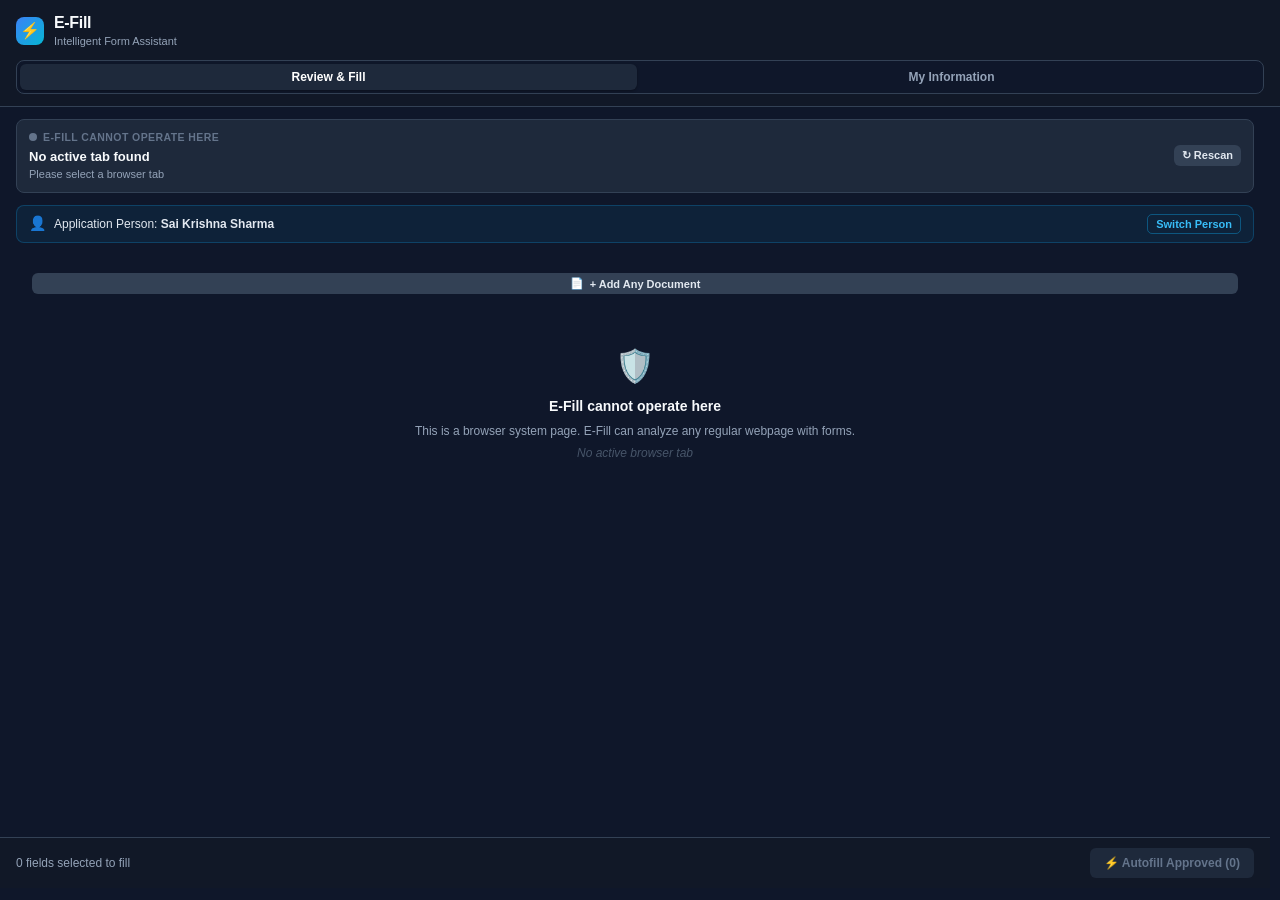
==== commit df37b695: "version is updated" ====
--- a/sidepanel/index.html
+++ b/sidepanel/index.html
@@ -12,14 +12,17 @@
       <div class="logo-icon">⚡</div>
       <div>
         <h1 class="app-title">E-Fill</h1>
-        <p class="app-tagline">Intelligent Government Form Assistant</p>
+        <p class="app-tagline">Intelligent Form Assistant</p>
       </div>
     </div>
     <div class="tab-nav">
       <button class="tab-btn active" id="tab-review-btn">Review &amp; Fill</button>
-      <button class="tab-btn" id="tab-info-btn">My Information</button>
+      <button class="tab-btn" id="tab-info-btn">My Information <span class="tab-notification-badge" id="info-tab-badge" style="display:none;"></span></button>
     </div>
   </header>
+
+  <!-- Hidden top-level file input for document selection from any tab (Review & Fill or My Information) -->
+  <input type="file" id="profile-doc-file-input" style="display: none;" accept=".pdf,.jpg,.jpeg,.png,.webp,.txt,.json,image/*,application/pdf,text/plain">
 
   <!-- ═══════════════════════════════════════════════════════════════
        TAB 1: Review & Fill
@@ -41,6 +44,23 @@
       </button>
     </section>
 
+    <!-- Active Application Person Context -->
+    <div class="active-profile-card" id="active-profile-card">
+      <div class="active-profile-details">
+        <span class="active-profile-icon">👤</span>
+        <span class="active-profile-text">Application Person: <strong id="active-profile-name">Sai Venkat</strong></span>
+      </div>
+      <button type="button" class="btn-switch-profile" id="btn-switch-profile" title="Switch person profile">Switch Person</button>
+    </div>
+
+    <!-- Review & Fill Quick Actions Bar -->
+    <div class="review-actions-bar" id="review-actions-bar" style="display: flex; gap: 8px; margin: 8px 16px; align-items: center;">
+      <button type="button" class="btn btn-secondary btn-sm" id="btn-review-add-doc" style="display: flex; align-items: center; gap: 6px; flex: 1;" title="Provide any document to build profile and autofill">
+        <span>📄</span>
+        <span>+ Add Any Document</span>
+      </button>
+    </div>
+
     <!-- Summary Bar (eligible only) -->
     <section class="summary-bar" id="summary-bar" style="display: none;">
       <div class="summary-pill ready">
@@ -64,11 +84,11 @@
     <!-- Field Proposals Container -->
     <div class="proposals-container" id="proposals-container">
 
-      <!-- Ineligible state -->
+      <!-- Browser-internal page / blocked state -->
       <div class="ineligible-state" id="ineligible-state" style="display: none;">
         <div class="empty-icon">🛡️</div>
-        <h3>No supported application detected</h3>
-        <p>E-Fill only activates on recognized government and official application portals.</p>
+        <h3>E-Fill cannot operate here</h3>
+        <p>This is a browser system page. E-Fill can analyze any regular webpage with forms.</p>
         <p class="ineligible-reason" id="ineligible-reason"></p>
       </div>
 
@@ -120,6 +140,26 @@
           </div>
           <div class="proposals-stack" id="stack-missing"></div>
         </div>
+
+        <!-- Group: Document Requirements -->
+        <div class="proposal-group" id="group-docs" style="display: none;">
+          <div class="group-header group-header-doc">
+            <span class="group-header-icon">📄</span>
+            <span class="group-header-label">Document Requirements</span>
+            <span class="group-header-count" id="group-count-docs">0</span>
+          </div>
+          <div class="proposals-stack" id="stack-docs"></div>
+        </div>
+
+        <!-- Group: Upload Preparation -->
+        <div class="proposal-group" id="group-uploads" style="display: none;">
+          <div class="group-header group-header-upload">
+            <span class="group-header-icon">📤</span>
+            <span class="group-header-label">Application Uploads</span>
+            <span class="group-header-count" id="group-count-uploads">0</span>
+          </div>
+          <div class="proposals-stack" id="stack-uploads"></div>
+        </div>
       </div>
     </div>
 
@@ -143,90 +183,148 @@
   <main class="tab-view" id="view-info">
 
     <div class="info-header">
-      <div>
-        <h2>My Information</h2>
-        <p class="subtitle">Stored locally. Never sent without your review.</p>
-      </div>
-      <button class="btn btn-secondary btn-sm" id="btn-reset-info">
-        Reset to Sample
-      </button>
-    </div>
-
-    <div class="info-sections" id="info-sections">
+      <div class="profile-selector-container">
+        <div class="profile-dropdown-wrapper">
+          <button type="button" class="profile-dropdown-btn" id="btn-profile-dropdown" title="Select or add information profile">
+            <div class="profile-dropdown-text">
+              <span class="profile-dropdown-label">My Information <span class="profile-dropdown-caret">▼</span></span>
+              <span class="profile-dropdown-name" id="current-profile-display-name">Sai Venkat</span>
+            </div>
+          </button>
+          <div class="profile-dropdown-menu" id="profile-dropdown-menu" style="display: none;">
+            <div class="profile-dropdown-title">Information Profiles</div>
+            <div class="profile-dropdown-list" id="profile-dropdown-list">
+              <!-- Dynamic list: Sai Venkat, Brother, Father, Mother, Friend -->
+            </div>
+            <div class="profile-dropdown-divider"></div>
+            <button type="button" class="profile-dropdown-add-btn" id="btn-open-add-person">
+              + Add Person
+            </button>
+          </div>
+        </div>
+      </div>
+      <div class="info-header-actions">
+        <button type="button" class="btn btn-primary btn-sm" id="btn-add-profile-doc" title="Add document to build profile">
+          + Add Document
+        </button>
+        <button type="button" class="btn btn-secondary btn-sm" id="btn-open-add-info" title="Manually add information">
+          + Add Information
+        </button>
+        <button type="button" class="btn btn-ghost btn-sm" id="btn-reset-info" title="Reset to sample data">
+          Sample
+        </button>
+      </div>
+    </div>
+
+    <!-- ═══════════════════════════════════════════════════════════════
+         PROFILE VIEW CONTAINER (Clean Structured Information Profile)
+    ═══════════════════════════════════════════════════════════════ -->
+    <div id="profile-view-container" class="profile-view-container">
+
+      <!-- 1. EMPTY PROFILE VIEW -->
+      <div id="empty-profile-view" class="empty-profile-view" style="display: none;">
+        <div class="empty-profile-card">
+          <div class="empty-profile-badge-row">
+            <span class="empty-badge">INFORMATION PROFILE</span>
+          </div>
+
+          <div class="empty-person-banner">
+            <span class="empty-person-label">Person:</span>
+            <strong class="empty-person-name" id="empty-person-name">Brother</strong>
+          </div>
+
+          <p class="empty-profile-instruction">
+            No information saved for this person yet.<br>
+            Add a document to automatically populate this profile, or enter information manually.
+          </p>
+
+          <div class="empty-profile-action-box" style="display: flex; gap: 10px; justify-content: center; margin-top: 16px;">
+            <button type="button" class="btn btn-primary" id="btn-empty-add-doc">
+              📄 + Add Document
+            </button>
+            <button type="button" class="btn btn-secondary" id="btn-empty-manual-fallback">
+              + Add Information Manually
+            </button>
+          </div>
+        </div>
+      </div>
+
+      <!-- 2. POPULATED PROFILE VIEW: Living Structured Information Profile -->
+      <div id="populated-profile-view" class="populated-profile-view">
+        <div id="populated-sections-container" class="populated-sections-container">
+          <!-- Dynamic categorized cards: Personal Details, Identity, Address, Education, etc. -->
+        </div>
+      </div>
+
+    </div>
+
+    <div class="info-sections" id="info-sections" style="display: none;">
 
       <!-- ── PERSONAL ────────────────────────────────────── -->
       <div class="info-section" data-section="personal">
-        <button class="section-toggle" aria-expanded="true">
+        <div class="section-header">
           <span class="section-icon">👤</span>
           <span class="section-label">Personal Details</span>
-          <span class="section-chevron">▾</span>
-        </button>
+        </div>
         <div class="section-body">
-          <div class="form-row two-col">
-            <div class="form-group">
-              <label for="ip-full-name">Full Name</label>
-              <input type="text" id="ip-full-name" data-field="full_name" placeholder="As per official documents">
-            </div>
-            <div class="form-group">
-              <label for="ip-dob">Date of Birth</label>
-              <input type="date" id="ip-dob" data-field="dob">
-            </div>
-          </div>
-          <div class="form-row three-col">
-            <div class="form-group">
-              <label for="ip-first-name">First Name</label>
-              <input type="text" id="ip-first-name" data-field="first_name">
-            </div>
-            <div class="form-group">
-              <label for="ip-middle-name">Middle Name</label>
-              <input type="text" id="ip-middle-name" data-field="middle_name">
-            </div>
-            <div class="form-group">
-              <label for="ip-last-name">Last Name / Surname</label>
-              <input type="text" id="ip-last-name" data-field="last_name">
-            </div>
-          </div>
-          <div class="form-row two-col">
-            <div class="form-group">
-              <label for="ip-gender">Gender</label>
-              <select id="ip-gender" data-field="gender">
-                <option value="">-- Select --</option>
-                <option value="Male">Male</option>
-                <option value="Female">Female</option>
-                <option value="Transgender">Transgender</option>
-              </select>
-            </div>
-            <div class="form-group">
-              <label for="ip-nationality">Nationality</label>
-              <input type="text" id="ip-nationality" data-field="nationality" placeholder="Indian">
-            </div>
-          </div>
-          <div class="form-row two-col">
-            <div class="form-group">
-              <label for="ip-marital-status">Marital Status</label>
-              <select id="ip-marital-status" data-field="marital_status">
-                <option value="">-- Select --</option>
-                <option value="Single">Single / Unmarried</option>
-                <option value="Married">Married</option>
-                <option value="Divorced">Divorced</option>
-                <option value="Widowed">Widowed</option>
-              </select>
-            </div>
+          <div class="form-group">
+            <label for="ip-full-name">Full Name</label>
+            <input type="text" id="ip-full-name" data-field="full_name" placeholder="As per official documents">
+            <span class="field-source-hint" data-source-for="full_name"></span>
+          </div>
+          <div class="form-group">
+            <label for="ip-dob">Date of Birth</label>
+            <input type="date" id="ip-dob" data-field="dob">
+            <span class="field-source-hint" data-source-for="dob"></span>
+          </div>
+          <div class="form-group">
+            <label for="ip-first-name">First Name</label>
+            <input type="text" id="ip-first-name" data-field="first_name">
+          </div>
+          <div class="form-group">
+            <label for="ip-middle-name">Middle Name</label>
+            <input type="text" id="ip-middle-name" data-field="middle_name">
+          </div>
+          <div class="form-group">
+            <label for="ip-last-name">Last Name / Surname</label>
+            <input type="text" id="ip-last-name" data-field="last_name">
+          </div>
+          <div class="form-group">
+            <label for="ip-gender">Gender</label>
+            <select id="ip-gender" data-field="gender">
+              <option value="">-- Select --</option>
+              <option value="Male">Male</option>
+              <option value="Female">Female</option>
+              <option value="Transgender">Transgender</option>
+            </select>
+          </div>
+          <div class="form-group">
+            <label for="ip-nationality">Nationality</label>
+            <input type="text" id="ip-nationality" data-field="nationality" placeholder="Indian">
+          </div>
+          <div class="form-group">
+            <label for="ip-marital-status">Marital Status</label>
+            <select id="ip-marital-status" data-field="marital_status">
+              <option value="">-- Select --</option>
+              <option value="Single">Single / Unmarried</option>
+              <option value="Married">Married</option>
+              <option value="Divorced">Divorced</option>
+              <option value="Widowed">Widowed</option>
+            </select>
           </div>
         </div>
       </div>
 
       <!-- ── IDENTITY ────────────────────────────────────── -->
       <div class="info-section sensitive-section" data-section="identity">
-        <button class="section-toggle" aria-expanded="false">
+        <div class="section-header">
           <span class="section-icon">🪪</span>
           <span class="section-label">Identity Documents</span>
           <span class="section-sensitive-badge">🔒 Sensitive</span>
-          <span class="section-chevron">▾</span>
-        </button>
-        <div class="section-body" style="display: none;">
+        </div>
+        <div class="section-body">
           <div class="sensitive-notice">
-            <span>🔒</span> These fields are masked and will only be used with your explicit confirmation.
+            <span>🔒</span> Masked for privacy. Used only with your explicit confirmation.
           </div>
           <div class="form-group">
             <label for="ip-aadhaar">Aadhaar Number</label>
@@ -235,23 +333,21 @@
               <button type="button" class="btn-reveal" data-target="ip-aadhaar" title="Show / hide">👁</button>
             </div>
           </div>
-          <div class="form-row two-col">
-            <div class="form-group">
-              <label for="ip-alt-id-type">ID Document Type</label>
-              <select id="ip-alt-id-type" data-field="alt_id_type">
-                <option value="">-- Select --</option>
-                <option value="PAN">PAN Card</option>
-                <option value="Passport">Passport</option>
-                <option value="Voter ID">Voter ID</option>
-                <option value="Driving License">Driving License</option>
-              </select>
-            </div>
-            <div class="form-group">
-              <label for="ip-alt-id-num">Document Number</label>
-              <div class="sensitive-field-row">
-                <input type="password" id="ip-alt-id-num" data-field="alt_id_number" placeholder="••••••••" class="sensitive-input">
-                <button type="button" class="btn-reveal" data-target="ip-alt-id-num" title="Show / hide">👁</button>
-              </div>
+          <div class="form-group">
+            <label for="ip-alt-id-type">Alternative ID Type</label>
+            <select id="ip-alt-id-type" data-field="alt_id_type">
+              <option value="">-- Select --</option>
+              <option value="PAN">PAN Card</option>
+              <option value="Passport">Passport</option>
+              <option value="Voter ID">Voter ID</option>
+              <option value="Driving License">Driving License</option>
+            </select>
+          </div>
+          <div class="form-group">
+            <label for="ip-alt-id-num">Alternative ID Number</label>
+            <div class="sensitive-field-row">
+              <input type="password" id="ip-alt-id-num" data-field="alt_id_number" placeholder="••••••••" class="sensitive-input">
+              <button type="button" class="btn-reveal" data-target="ip-alt-id-num" title="Show / hide">👁</button>
             </div>
           </div>
         </div>
@@ -259,172 +355,151 @@
 
       <!-- ── CONTACT ─────────────────────────────────────── -->
       <div class="info-section" data-section="contact">
-        <button class="section-toggle" aria-expanded="true">
+        <div class="section-header">
           <span class="section-icon">📱</span>
           <span class="section-label">Contact Information</span>
-          <span class="section-chevron">▾</span>
-        </button>
+        </div>
         <div class="section-body">
-          <div class="form-row two-col">
-            <div class="form-group">
-              <label for="ip-phone">Primary Mobile</label>
-              <input type="tel" id="ip-phone" data-field="primary_phone" maxlength="10" placeholder="10-digit mobile">
-            </div>
-            <div class="form-group">
-              <label for="ip-email">Email Address</label>
-              <input type="email" id="ip-email" data-field="email" placeholder="your@email.com">
-            </div>
-          </div>
-          <div class="form-row two-col">
-            <div class="form-group">
-              <label for="ip-phone2">Alternate Mobile</label>
-              <input type="tel" id="ip-phone2" data-field="secondary_phone" maxlength="10">
-            </div>
-            <div class="form-group">
-              <label for="ip-email2">Alternate Email</label>
-              <input type="email" id="ip-email2" data-field="secondary_email">
-            </div>
+          <div class="form-group">
+            <label for="ip-phone">Primary Mobile Number</label>
+            <input type="tel" id="ip-phone" data-field="primary_phone" maxlength="10" placeholder="10-digit mobile">
+          </div>
+          <div class="form-group">
+            <label for="ip-email">Email Address</label>
+            <input type="email" id="ip-email" data-field="email" placeholder="your@email.com">
+          </div>
+          <div class="form-group">
+            <label for="ip-phone2">Alternate Mobile</label>
+            <input type="tel" id="ip-phone2" data-field="secondary_phone" maxlength="10">
+          </div>
+          <div class="form-group">
+            <label for="ip-email2">Alternate Email</label>
+            <input type="email" id="ip-email2" data-field="secondary_email">
           </div>
         </div>
       </div>
 
       <!-- ── ADDRESS ─────────────────────────────────────── -->
       <div class="info-section" data-section="address">
-        <button class="section-toggle" aria-expanded="false">
+        <div class="section-header">
           <span class="section-icon">🏠</span>
           <span class="section-label">Address</span>
-          <span class="section-chevron">▾</span>
-        </button>
-        <div class="section-body" style="display: none;">
-          <div class="form-row two-col">
-            <div class="form-group">
-              <label for="ip-house">House / Door Number</label>
-              <input type="text" id="ip-house" data-field="house_number" placeholder="Plot No / Flat No">
-            </div>
-            <div class="form-group">
-              <label for="ip-street">Street / Colony / Area</label>
-              <input type="text" id="ip-street" data-field="street">
-            </div>
+        </div>
+        <div class="section-body">
+          <div class="form-group">
+            <label for="ip-house">House / Flat / Door Number</label>
+            <input type="text" id="ip-house" data-field="house_number" placeholder="Plot No / Flat No">
+          </div>
+          <div class="form-group">
+            <label for="ip-street">Street / Road / Colony</label>
+            <input type="text" id="ip-street" data-field="street">
           </div>
           <div class="form-group">
             <label for="ip-address-line">Full Address Line</label>
             <textarea id="ip-address-line" data-field="address_line" rows="2" placeholder="House No, Street, Area"></textarea>
           </div>
-          <div class="form-row two-col">
-            <div class="form-group">
-              <label for="ip-village">Village / Town</label>
-              <input type="text" id="ip-village" data-field="village">
-            </div>
-            <div class="form-group">
-              <label for="ip-mandal">Mandal / Tehsil / Taluk</label>
-              <input type="text" id="ip-mandal" data-field="mandal">
-            </div>
-          </div>
-          <div class="form-row three-col">
-            <div class="form-group">
-              <label for="ip-district">District</label>
-              <input type="text" id="ip-district" data-field="district">
-            </div>
-            <div class="form-group">
-              <label for="ip-state">State / UT</label>
-              <input type="text" id="ip-state" data-field="state">
-            </div>
-            <div class="form-group">
-              <label for="ip-pincode">PIN Code</label>
-              <input type="text" id="ip-pincode" data-field="pincode" maxlength="6">
-            </div>
-          </div>
-          <div class="form-row two-col">
-            <div class="form-group">
-              <label for="ip-city">City</label>
-              <input type="text" id="ip-city" data-field="city">
-            </div>
-            <div class="form-group">
-              <label for="ip-country">Country</label>
-              <input type="text" id="ip-country" data-field="country" placeholder="India">
-            </div>
+          <div class="form-group">
+            <label for="ip-village">Village / Town / Locality</label>
+            <input type="text" id="ip-village" data-field="village">
+          </div>
+          <div class="form-group">
+            <label for="ip-mandal">Mandal / Tehsil / Taluk</label>
+            <input type="text" id="ip-mandal" data-field="mandal">
+          </div>
+          <div class="form-group">
+            <label for="ip-district">District</label>
+            <input type="text" id="ip-district" data-field="district">
+          </div>
+          <div class="form-group">
+            <label for="ip-state">State / UT</label>
+            <input type="text" id="ip-state" data-field="state">
+          </div>
+          <div class="form-group">
+            <label for="ip-pincode">PIN Code</label>
+            <input type="text" id="ip-pincode" data-field="pincode" maxlength="6">
+          </div>
+          <div class="form-group">
+            <label for="ip-city">City</label>
+            <input type="text" id="ip-city" data-field="city">
+          </div>
+          <div class="form-group">
+            <label for="ip-country">Country</label>
+            <input type="text" id="ip-country" data-field="country" placeholder="India">
           </div>
         </div>
       </div>
 
       <!-- ── FAMILY ──────────────────────────────────────── -->
       <div class="info-section" data-section="family">
-        <button class="section-toggle" aria-expanded="false">
+        <div class="section-header">
           <span class="section-icon">👨‍👩‍👦</span>
           <span class="section-label">Family Details</span>
-          <span class="section-chevron">▾</span>
-        </button>
-        <div class="section-body" style="display: none;">
-          <div class="form-row two-col">
-            <div class="form-group">
-              <label for="ip-father">Father's Name</label>
-              <input type="text" id="ip-father" data-field="father_name">
-            </div>
-            <div class="form-group">
-              <label for="ip-mother">Mother's Name</label>
-              <input type="text" id="ip-mother" data-field="mother_name">
-            </div>
-          </div>
-          <div class="form-row two-col">
-            <div class="form-group">
-              <label for="ip-guardian">Guardian's Name</label>
-              <input type="text" id="ip-guardian" data-field="guardian_name">
-            </div>
-            <div class="form-group">
-              <label for="ip-spouse">Spouse's Name</label>
-              <input type="text" id="ip-spouse" data-field="spouse_name">
-            </div>
+        </div>
+        <div class="section-body">
+          <div class="form-group">
+            <label for="ip-father">Father's Name</label>
+            <input type="text" id="ip-father" data-field="father_name">
+          </div>
+          <div class="form-group">
+            <label for="ip-mother">Mother's Name</label>
+            <input type="text" id="ip-mother" data-field="mother_name">
+          </div>
+          <div class="form-group">
+            <label for="ip-guardian">Guardian's Name</label>
+            <input type="text" id="ip-guardian" data-field="guardian_name">
+          </div>
+          <div class="form-group">
+            <label for="ip-spouse">Spouse's Name</label>
+            <input type="text" id="ip-spouse" data-field="spouse_name">
           </div>
         </div>
       </div>
 
       <!-- ── CATEGORY / RESERVATION ─────────────────────── -->
       <div class="info-section" data-section="category">
-        <button class="section-toggle" aria-expanded="false">
+        <div class="section-header">
           <span class="section-icon">📋</span>
           <span class="section-label">Category / Reservation</span>
-          <span class="section-chevron">▾</span>
-        </button>
-        <div class="section-body" style="display: none;">
-          <div class="form-row two-col">
-            <div class="form-group">
-              <label for="ip-category">Category</label>
-              <select id="ip-category" data-field="category">
-                <option value="">-- Select --</option>
-                <option value="General">General / UR</option>
-                <option value="OBC">OBC</option>
-                <option value="SC">SC</option>
-                <option value="ST">ST</option>
-                <option value="EWS">EWS</option>
-              </select>
-            </div>
-            <div class="form-group">
-              <label for="ip-caste">Caste / Community</label>
-              <input type="text" id="ip-caste" data-field="caste_community">
-            </div>
-          </div>
-          <div class="form-row two-col">
-            <div class="form-group">
-              <label for="ip-ews">EWS Status</label>
-              <select id="ip-ews" data-field="ews_status">
-                <option value="">-- Select --</option>
-                <option value="Yes">Yes</option>
-                <option value="No">No</option>
-              </select>
-            </div>
+        </div>
+        <div class="section-body">
+          <div class="form-group">
+            <label for="ip-category">Category</label>
+            <select id="ip-category" data-field="category">
+              <option value="">-- Select --</option>
+              <option value="General">General / UR</option>
+              <option value="OBC">OBC</option>
+              <option value="SC">SC</option>
+              <option value="ST">ST</option>
+              <option value="EWS">EWS</option>
+            </select>
+          </div>
+          <div class="form-group">
+            <label for="ip-caste">Caste / Community</label>
+            <input type="text" id="ip-caste" data-field="caste_community">
+          </div>
+          <div class="form-group">
+            <label for="ip-ews">EWS Status</label>
+            <select id="ip-ews" data-field="ews_status">
+              <option value="">-- Select --</option>
+              <option value="Yes">Yes</option>
+              <option value="No">No</option>
+            </select>
+          </div>
+          <div class="form-group">
+            <label for="ip-income">Annual Family Income (₹)</label>
+            <input type="text" id="ip-income" data-field="annual_income" placeholder="e.g. 450000">
           </div>
         </div>
       </div>
 
       <!-- ── EDUCATION (multi-record) ────────────────────── -->
       <div class="info-section" data-section="education">
-        <button class="section-toggle" aria-expanded="false">
+        <div class="section-header">
           <span class="section-icon">🎓</span>
           <span class="section-label">Education</span>
           <span class="section-badge" id="edu-count-badge">0 records</span>
-          <span class="section-chevron">▾</span>
-        </button>
-        <div class="section-body" style="display: none;">
+        </div>
+        <div class="section-body">
           <div id="edu-records-container">
             <!-- Education record cards rendered by JS -->
           </div>
@@ -436,72 +511,62 @@
 
       <!-- ── EMPLOYMENT ──────────────────────────────────── -->
       <div class="info-section" data-section="employment">
-        <button class="section-toggle" aria-expanded="false">
+        <div class="section-header">
           <span class="section-icon">💼</span>
           <span class="section-label">Employment</span>
-          <span class="section-chevron">▾</span>
-        </button>
-        <div class="section-body" style="display: none;">
-          <div class="form-row two-col">
-            <div class="form-group">
-              <label for="ip-emp-status">Employment Status</label>
-              <select id="ip-emp-status" data-field="employment_status">
-                <option value="">-- Select --</option>
-                <option value="Employed">Employed</option>
-                <option value="Unemployed">Unemployed</option>
-                <option value="Self-Employed">Self-Employed</option>
-                <option value="Student">Student</option>
-              </select>
-            </div>
-            <div class="form-group">
-              <label for="ip-employer">Employer / Organization</label>
-              <input type="text" id="ip-employer" data-field="employer">
-            </div>
-          </div>
-          <div class="form-row two-col">
-            <div class="form-group">
-              <label for="ip-designation">Designation / Post</label>
-              <input type="text" id="ip-designation" data-field="designation">
-            </div>
-            <div class="form-group">
-              <label for="ip-exp">Years of Experience</label>
-              <input type="number" id="ip-exp" data-field="years_of_experience" min="0" max="50">
-            </div>
-          </div>
-          <div class="form-row two-col">
-            <div class="form-group">
-              <label for="ip-govt-emp">Government Employee</label>
-              <select id="ip-govt-emp" data-field="govt_employee_status">
-                <option value="">-- Select --</option>
-                <option value="Yes">Yes</option>
-                <option value="No">No</option>
-              </select>
-            </div>
+        </div>
+        <div class="section-body">
+          <div class="form-group">
+            <label for="ip-emp-status">Employment Status</label>
+            <select id="ip-emp-status" data-field="employment_status">
+              <option value="">-- Select --</option>
+              <option value="Employed">Employed</option>
+              <option value="Unemployed">Unemployed</option>
+              <option value="Self-Employed">Self-Employed</option>
+              <option value="Student">Student</option>
+            </select>
+          </div>
+          <div class="form-group">
+            <label for="ip-employer">Employer / Organization</label>
+            <input type="text" id="ip-employer" data-field="employer">
+          </div>
+          <div class="form-group">
+            <label for="ip-designation">Designation / Post</label>
+            <input type="text" id="ip-designation" data-field="designation">
+          </div>
+          <div class="form-group">
+            <label for="ip-exp">Years of Experience</label>
+            <input type="number" id="ip-exp" data-field="years_of_experience" min="0" max="50">
+          </div>
+          <div class="form-group">
+            <label for="ip-govt-emp">Government Employee</label>
+            <select id="ip-govt-emp" data-field="govt_employee_status">
+              <option value="">-- Select --</option>
+              <option value="Yes">Yes</option>
+              <option value="No">No</option>
+            </select>
           </div>
         </div>
       </div>
 
       <!-- ── ADDITIONAL ──────────────────────────────────── -->
       <div class="info-section" data-section="additional">
-        <button class="section-toggle" aria-expanded="false">
+        <div class="section-header">
           <span class="section-icon">📎</span>
           <span class="section-label">Additional Information</span>
-          <span class="section-chevron">▾</span>
-        </button>
-        <div class="section-body" style="display: none;">
-          <div class="form-row two-col">
-            <div class="form-group">
-              <label for="ip-ex-service">Ex-Serviceman</label>
-              <select id="ip-ex-service" data-field="ex_serviceman_status">
-                <option value="">-- Select --</option>
-                <option value="Yes">Yes</option>
-                <option value="No">No</option>
-              </select>
-            </div>
-            <div class="form-group">
-              <label for="ip-disability">Disability Type (if any)</label>
-              <input type="text" id="ip-disability" data-field="disability_type" placeholder="e.g. Orthopaedic">
-            </div>
+        </div>
+        <div class="section-body">
+          <div class="form-group">
+            <label for="ip-ex-service">Ex-Serviceman</label>
+            <select id="ip-ex-service" data-field="ex_serviceman_status">
+              <option value="">-- Select --</option>
+              <option value="Yes">Yes</option>
+              <option value="No">No</option>
+            </select>
+          </div>
+          <div class="form-group">
+            <label for="ip-disability">Disability Type (if any)</label>
+            <input type="text" id="ip-disability" data-field="disability_type" placeholder="e.g. Orthopaedic">
           </div>
           <div class="form-group">
             <label for="ip-disability-pct">Disability Percentage</label>
@@ -512,25 +577,22 @@
 
       <!-- ── BANKING (sensitive) ─────────────────────────── -->
       <div class="info-section sensitive-section" data-section="banking">
-        <button class="section-toggle" aria-expanded="false">
+        <div class="section-header">
           <span class="section-icon">🏦</span>
           <span class="section-label">Banking Details</span>
           <span class="section-sensitive-badge">🔒 Sensitive</span>
-          <span class="section-chevron">▾</span>
-        </button>
-        <div class="section-body" style="display: none;">
+        </div>
+        <div class="section-body">
           <div class="sensitive-notice">
-            <span>🔒</span> Bank details are masked and will never be autofilled without your explicit approval per field.
-          </div>
-          <div class="form-row two-col">
-            <div class="form-group">
-              <label for="ip-bank-name">Bank Name</label>
-              <input type="text" id="ip-bank-name" data-field="bank_name" placeholder="e.g. State Bank of India">
-            </div>
-            <div class="form-group">
-              <label for="ip-bank-holder">Account Holder Name</label>
-              <input type="text" id="ip-bank-holder" data-field="bank_account_holder">
-            </div>
+            <span>🔒</span> Bank details are masked and will never be autofilled without explicit approval per field.
+          </div>
+          <div class="form-group">
+            <label for="ip-bank-name">Bank Name</label>
+            <input type="text" id="ip-bank-name" data-field="bank_name" placeholder="e.g. State Bank of India">
+          </div>
+          <div class="form-group">
+            <label for="ip-bank-holder">Account Holder Name</label>
+            <input type="text" id="ip-bank-holder" data-field="bank_account_holder">
           </div>
           <div class="form-group">
             <label for="ip-account-num">Account Number</label>
@@ -546,6 +608,18 @@
               <button type="button" class="btn-reveal" data-target="ip-ifsc" title="Show / hide">👁</button>
             </div>
           </div>
+        </div>
+      </div>
+
+      <!-- ── CUSTOM FIELDS ───────────────────────────────── -->
+      <div class="info-section" data-section="custom" id="section-custom" style="display: none;">
+        <div class="section-header">
+          <span class="section-icon">🏷️</span>
+          <span class="section-label">Custom Information</span>
+          <span class="section-badge" id="custom-count-badge">0</span>
+        </div>
+        <div class="section-body" id="custom-fields-container">
+          <!-- Dynamic custom fields rendered by JS -->
         </div>
       </div>
 
@@ -561,10 +635,338 @@
 
   </main>
 
-  <!-- Scripts load order: schema → storage → profile → availability → source-selector → app-profiles → sidepanel -->
+  <!-- ═══════════════════════════════════════════════════════════════
+       MODAL: + Add / Edit Information
+  ═══════════════════════════════════════════════════════════════ -->
+  <div class="modal-overlay" id="modal-add-info" style="display: none;">
+    <div class="modal-card">
+      <div class="modal-header">
+        <h3 id="modal-field-title">+ Add Information</h3>
+        <button type="button" class="btn-modal-close" id="btn-modal-close-add-info" title="Close">×</button>
+      </div>
+      <div class="modal-body">
+        <input type="hidden" id="edit-custom-id" value="">
+        <div class="form-group">
+          <label for="add-field-name">Field Name</label>
+          <input type="text" id="add-field-name" placeholder="e.g. Surname, Driving License, Alt Mobile..." autocomplete="off">
+          <span class="field-resolve-hint" id="add-field-hint"></span>
+        </div>
+
+        <div class="form-group">
+          <label for="add-field-category">Category</label>
+          <select id="add-field-category">
+            <option value="personal">👤 Personal Details</option>
+            <option value="identity">🪪 Identity Documents</option>
+            <option value="contact">📱 Contact Information</option>
+            <option value="address">🏠 Address</option>
+            <option value="family">👨‍👩‍👦 Family Details</option>
+            <option value="category">📋 Category / Reservation</option>
+            <option value="education">🎓 Education</option>
+            <option value="employment">💼 Employment</option>
+            <option value="additional">📎 Additional Information</option>
+            <option value="banking">🏦 Banking Details</option>
+            <option value="custom">🏷️ Custom Information</option>
+          </select>
+        </div>
+
+        <div class="form-group">
+          <label for="add-field-value">Value</label>
+          <input type="text" id="add-field-value" placeholder="Enter value" autocomplete="off">
+        </div>
+
+        <div class="duplicate-warning" id="add-duplicate-warning" style="display: none;">
+          <div class="dup-icon">⚠️</div>
+          <div class="dup-content">
+            <p class="dup-title">Field already exists</p>
+            <p class="dup-detail" id="add-duplicate-detail"></p>
+          </div>
+        </div>
+      </div>
+      <div class="modal-footer">
+        <button type="button" class="btn btn-secondary" id="btn-cancel-add-info">Cancel</button>
+        <button type="button" class="btn btn-primary" id="btn-submit-add-info">Add Information</button>
+      </div>
+    </div>
+  </div>
+
+  <!-- ═══════════════════════════════════════════════════════════════
+       MODAL: Delete Confirmation
+  ═══════════════════════════════════════════════════════════════ -->
+  <div class="modal-overlay" id="modal-delete-confirm" style="display: none;">
+    <div class="modal-card">
+      <div class="modal-header">
+        <h3>Delete Information?</h3>
+        <button type="button" class="btn-modal-close" id="btn-modal-close-delete" title="Close">×</button>
+      </div>
+      <div class="modal-body">
+        <div class="del-confirm-box">
+          <div class="del-confirm-row">
+            <span class="del-confirm-label">Field:</span>
+            <span class="del-confirm-val" id="del-field-name">Surname</span>
+          </div>
+          <div class="del-confirm-row">
+            <span class="del-confirm-label">Value:</span>
+            <span class="del-confirm-val" id="del-field-val">VENKAT</span>
+          </div>
+        </div>
+        <p class="del-confirm-note">This will remove this information from your saved profile.</p>
+
+        <div class="active-reference-warning" id="del-ref-warning" style="display: none;">
+          <div class="del-ref-icon">⚠️</div>
+          <div class="del-ref-content">
+            <p class="del-ref-title">Active Form Reference</p>
+            <p class="del-ref-detail" id="del-ref-detail">This information is currently used by the active form.</p>
+          </div>
+        </div>
+      </div>
+      <div class="modal-footer">
+        <button type="button" class="btn btn-secondary" id="btn-cancel-delete">Cancel</button>
+        <button type="button" class="btn btn-danger" id="btn-confirm-delete">Delete</button>
+      </div>
+    </div>
+  </div>
+
+  <!-- ═══════════════════════════════════════════════════════════════
+       MODAL: + Add Person
+  ═══════════════════════════════════════════════════════════════ -->
+  <div class="modal-overlay" id="modal-add-person" style="display: none;">
+    <div class="modal-card">
+      <div class="modal-header">
+        <h3>+ Create Information Profile</h3>
+        <button type="button" class="btn-modal-close" id="btn-modal-close-add-person" title="Close">×</button>
+      </div>
+      <div class="modal-body">
+        <p class="modal-instruction">Create an independent information profile for another person.</p>
+        <div class="form-group">
+          <label for="add-person-name">Profile Name / Person's Name</label>
+          <input type="text" id="add-person-name" placeholder="e.g. Brother, Father, Rahul..." autocomplete="off">
+        </div>
+        <div class="form-group">
+          <label for="add-person-rel">Relationship</label>
+          <select id="add-person-rel">
+            <option value="Self">Self</option>
+            <option value="Brother" selected>Brother</option>
+            <option value="Father">Father</option>
+            <option value="Mother">Mother</option>
+            <option value="Sister">Sister</option>
+            <option value="Spouse">Spouse</option>
+            <option value="Friend">Friend</option>
+            <option value="Other">Other</option>
+          </select>
+        </div>
+      </div>
+      <div class="modal-footer">
+        <button type="button" class="btn btn-secondary" id="btn-cancel-add-person">Cancel</button>
+        <button type="button" class="btn btn-primary" id="btn-submit-add-person">Create Person Profile</button>
+      </div>
+    </div>
+  </div>
+
+  <!-- ═══════════════════════════════════════════════════════════════
+       MODAL: New Person / Different Person Detected
+  ═══════════════════════════════════════════════════════════════ -->
+  <div class="modal-overlay" id="modal-new-person-detected" style="display: none;">
+    <div class="modal-card modal-card-lg">
+      <div class="modal-header">
+        <div class="modal-title-with-badge">
+          <span class="warning-badge">⚠️ DIFFERENT PERSON DETECTED</span>
+          <h3>Document From Another Person</h3>
+        </div>
+        <button type="button" class="btn-modal-close" id="btn-modal-close-new-person" title="Close">×</button>
+      </div>
+      <div class="modal-body">
+        <p class="modal-notice-banner">This document appears to contain information for another person, not the currently selected profile.</p>
+        <div class="person-compare-grid">
+          <div class="person-compare-col">
+            <span class="col-title">Currently Selected Profile</span>
+            <div class="person-card" id="cur-person-card">
+              <strong id="cur-person-name">Sai Venkat</strong>
+              <span id="cur-person-details">sai@gmail.com</span>
+            </div>
+          </div>
+          <div class="person-compare-col highlight">
+            <span class="col-title">Document Extracted Person</span>
+            <div class="person-card highlight" id="ext-person-card">
+              <strong id="ext-person-name">Pendyala Rahul</strong>
+              <div id="ext-person-fields" class="ext-person-fields"></div>
+            </div>
+          </div>
+        </div>
+        <div class="modal-section-title">Where does this information belong?</div>
+      </div>
+      <div class="modal-footer modal-footer-multi">
+        <button type="button" class="btn btn-secondary" id="btn-use-once-doc">Use Once</button>
+        <button type="button" class="btn btn-secondary" id="btn-add-to-existing-profile">Add to Existing Profile</button>
+        <button type="button" class="btn btn-primary" id="btn-create-new-person-from-doc">Create New Person</button>
+      </div>
+    </div>
+  </div>
+
+  <!-- ═══════════════════════════════════════════════════════════════
+       MODAL: Conflict Detected
+  ═══════════════════════════════════════════════════════════════ -->
+  <div class="modal-overlay" id="modal-conflict-detected" style="display: none;">
+    <div class="modal-card">
+      <div class="modal-header">
+        <div class="modal-title-with-badge">
+          <span class="conflict-badge">⚡ CONFLICT DETECTED</span>
+          <h3>Conflicting Information</h3>
+        </div>
+        <button type="button" class="btn-modal-close" id="btn-modal-close-conflict" title="Close">×</button>
+      </div>
+      <div class="modal-body">
+        <p class="del-confirm-note" id="conflict-field-title">Field: Mobile Number</p>
+        <div class="del-confirm-box">
+          <div class="del-confirm-row">
+            <span class="del-confirm-label">Existing Profile:</span>
+            <span class="del-confirm-val" id="conflict-existing-val">9000000000</span>
+          </div>
+          <div class="del-confirm-row">
+            <span class="del-confirm-label">Document Value:</span>
+            <span class="del-confirm-val highlight" id="conflict-doc-val">9123456789</span>
+          </div>
+        </div>
+      </div>
+      <div class="modal-footer modal-footer-multi">
+        <button type="button" class="btn btn-secondary" id="btn-conflict-keep">Keep Existing</button>
+        <button type="button" class="btn btn-primary" id="btn-conflict-use-doc">Use Document</button>
+        <button type="button" class="btn btn-secondary" id="btn-conflict-edit">Edit</button>
+        <button type="button" class="btn btn-outline" id="btn-conflict-use-once">Use Once</button>
+      </div>
+    </div>
+  </div>
+
+  <!-- ═══════════════════════════════════════════════════════════════
+       MODAL: Upload Preparation Preview
+  ═══════════════════════════════════════════════════════════════ -->
+  <div class="modal-overlay" id="modal-upload-preview" style="display: none;">
+    <div class="modal-card modal-card-lg">
+      <div class="modal-header">
+        <div class="modal-title-with-badge">
+          <span class="ready-badge" id="preview-status-badge">READY</span>
+          <h3>Upload File Preview</h3>
+        </div>
+        <button type="button" class="btn-modal-close" id="btn-modal-close-preview" title="Close">×</button>
+      </div>
+      <div class="modal-body">
+        <div class="preview-comparison-grid">
+          <div class="preview-col">
+            <span class="col-title">Original File</span>
+            <div class="preview-meta-box" id="preview-original-meta">
+              <p>Name: <span id="prev-orig-name">photo_original.jpg</span></p>
+              <p>Dimensions: <span id="prev-orig-dims">4000 × 6000</span></p>
+              <p>Size: <span id="prev-orig-size">2.8 MB</span></p>
+            </div>
+          </div>
+          <div class="preview-col highlight">
+            <span class="col-title">Prepared For Application</span>
+            <div class="preview-meta-box highlight" id="preview-prepared-meta">
+              <p>Name: <span id="prev-prep-name">photo_efill.jpg</span></p>
+              <p>Dimensions: <span id="prev-prep-dims">300 × 400</span></p>
+              <p>Size: <span id="prev-prep-size">82 KB</span></p>
+              <p>Requirements: <span id="prev-prep-reqs">JPG, 20 KB–100 KB</span></p>
+            </div>
+          </div>
+        </div>
+        <div class="preview-image-container" id="preview-image-container" style="display: none;">
+          <img id="preview-img-element" alt="Prepared file preview" class="prepared-preview-img">
+        </div>
+      </div>
+      <div class="modal-footer">
+        <button type="button" class="btn btn-secondary" id="btn-use-original-file">Use Original</button>
+        <button type="button" class="btn btn-primary" id="btn-confirm-use-prepared">Use Prepared File</button>
+      </div>
+    </div>
+  </div>
+
+  <!-- ═══════════════════════════════════════════════════════════════
+       MODAL: Document Processed (Review Before Profile Save)
+  ═══════════════════════════════════════════════════════════════ -->
+  <div class="modal-overlay" id="modal-document-processed" style="display: none;">
+    <div class="modal-card modal-card-lg">
+      <div class="modal-header">
+        <div class="modal-title-with-badge">
+          <span class="ready-badge">✓ DOCUMENT PROCESSED</span>
+          <h3 id="doc-processed-title">Document: Aadhaar</h3>
+        </div>
+        <button type="button" class="btn-modal-close" id="btn-modal-close-doc-processed" title="Close">×</button>
+      </div>
+      <div class="modal-body">
+        <p class="modal-instruction" id="doc-processed-banner">Review information found in this document before saving to profile.</p>
+
+        <div class="del-confirm-box" style="margin-bottom: 12px;">
+          <div class="del-confirm-row">
+            <span class="del-confirm-label">Target Person:</span>
+            <strong class="del-confirm-val" id="doc-processed-target-name">Brother</strong>
+          </div>
+          <div class="del-confirm-row">
+            <span class="del-confirm-label">Document:</span>
+            <span class="del-confirm-val" id="doc-processed-type-label">Aadhaar Card</span>
+          </div>
+        </div>
+
+        <div class="processed-group-title">Information found:</div>
+        <div id="doc-processed-found-container" class="doc-processed-container">
+          <!-- Dynamic categorized groups: Personal, Identity, Address, etc. -->
+        </div>
+
+        <div class="processed-diff-box">
+          <div class="diff-section">
+            <span class="diff-section-label text-success">New information:</span>
+            <ul id="doc-processed-new-list" class="diff-list new-items"></ul>
+          </div>
+          <div class="diff-section">
+            <span class="diff-section-label text-muted">Existing information:</span>
+            <ul id="doc-processed-existing-list" class="diff-list existing-items"></ul>
+          </div>
+        </div>
+      </div>
+      <div class="modal-footer" style="display: flex; gap: 8px; justify-content: flex-end; flex-wrap: wrap;">
+        <button type="button" class="btn btn-secondary" id="btn-cancel-doc-processed">Cancel</button>
+        <button type="button" class="btn btn-outline" id="btn-doc-use-once" style="border: 1px solid var(--border); background: var(--bg-card); color: var(--text-color);">Use Once (This Form Only)</button>
+        <button type="button" class="btn btn-primary" id="btn-save-doc-approved">Save &amp; Autofill Application</button>
+      </div>
+    </div>
+  </div>
+
+  <!-- ═══════════════════════════════════════════════════════════════
+       MODAL: Quick Edit Field
+  ═══════════════════════════════════════════════════════════════ -->
+  <div class="modal-overlay" id="modal-edit-field" style="display: none;">
+    <div class="modal-card">
+      <div class="modal-header">
+        <h3 id="edit-field-title">Edit Information</h3>
+        <button type="button" class="btn-modal-close" id="btn-modal-close-edit-field" title="Close">×</button>
+      </div>
+      <div class="modal-body">
+        <div class="form-group">
+          <label id="edit-field-label">Field</label>
+          <input type="text" id="edit-field-value-input" class="form-control" autocomplete="off">
+          <span class="field-source-hint" id="edit-field-provenance-hint" style="display:block;">Will be saved with USER_EDITED provenance</span>
+        </div>
+      </div>
+      <div class="modal-footer">
+        <button type="button" class="btn btn-secondary" id="btn-cancel-edit-field">Cancel</button>
+        <button type="button" class="btn btn-primary" id="btn-save-edit-field">Save Changes</button>
+      </div>
+    </div>
+  </div>
+
+  <!-- Scripts load order -->
   <script src="../core/canonical-schema.js"></script>
   <script src="../core/storage.js"></script>
+  <script src="../core/document-field-map.js"></script>
   <script src="../core/information-profile.js"></script>
+  <script src="../core/profile-manager.js"></script>
+  <script src="../core/conflict-engine.js"></script>
+  <script src="../core/file-validator.js"></script>
+  <script src="../core/document-classifier.js"></script>
+  <script src="../core/ocr-engine.js"></script>
+  <script src="../core/document-extractor.js"></script>
+  <script src="../core/document-source-manager.js"></script>
+  <script src="../core/image-preparation-engine.js"></script>
+  <script src="../core/upload-preparation-engine.js"></script>
+  <script src="../core/document-requirement-engine.js"></script>
   <script src="../core/availability-engine.js"></script>
   <script src="../core/source-selector.js"></script>
   <script src="../core/app-profiles.js"></script>
--- a/sidepanel/sidepanel.css
+++ b/sidepanel/sidepanel.css
@@ -22,6 +22,33 @@
   box-sizing: border-box;
   margin: 0;
   padding: 0;
+  scrollbar-width: thin;
+  scrollbar-color: #475569 #0f172a;
+}
+
+/* Visible Custom Scrollbar for Chrome Sidepanel (Dark Theme) */
+::-webkit-scrollbar {
+  width: 8px;
+  height: 8px;
+}
+
+::-webkit-scrollbar-track {
+  background: #0f172a;
+  border-radius: 4px;
+}
+
+::-webkit-scrollbar-thumb {
+  background: #475569;
+  border-radius: 4px;
+  border: 2px solid #0f172a;
+}
+
+::-webkit-scrollbar-thumb:hover {
+  background: #64748b;
+}
+
+::-webkit-scrollbar-thumb:active {
+  background: #94a3b8;
 }
 
 body {
@@ -44,6 +71,7 @@
   display: flex;
   flex-direction: column;
   gap: 10px;
+  flex-shrink: 0;
 }
 
 .logo-group {
@@ -103,12 +131,14 @@
   box-shadow: 0 1px 3px rgba(0, 0, 0, 0.3);
 }
 
-/* Tab Views */
+/* Tab Views — Single Continuous Scrollable Containers */
 .tab-view {
   display: none;
   flex: 1;
   overflow-y: auto;
-  padding: 12px 16px;
+  overflow-x: hidden;
+  padding: 12px 16px 24px 16px;
+  scrollbar-gutter: stable;
 }
 
 .tab-view.active {
@@ -469,6 +499,15 @@
   background: #475569;
 }
 
+.btn-danger {
+  background: var(--danger);
+  color: white;
+}
+
+.btn-danger:hover:not(:disabled) {
+  background: #dc2626;
+}
+
 .btn-sm {
   padding: 4px 8px;
   font-size: 11px;
@@ -516,6 +555,34 @@
   flex-direction: column;
   gap: 4px;
   margin-bottom: 8px;
+  position: relative;
+}
+
+.form-group-header {
+  display: flex;
+  justify-content: space-between;
+  align-items: center;
+}
+
+.btn-clear-field {
+  background: transparent;
+  border: none;
+  color: #64748b;
+  cursor: pointer;
+  font-size: 11px;
+  padding: 1px 4px;
+  border-radius: 4px;
+  opacity: 0;
+  transition: all 0.15s ease;
+}
+.form-group:hover .btn-clear-field,
+.form-group:focus-within .btn-clear-field,
+.btn-clear-field:hover {
+  opacity: 1;
+}
+.btn-clear-field:hover {
+  color: #ef4444;
+  background: rgba(239, 68, 68, 0.1);
 }
 
 .form-group label {
@@ -637,30 +704,42 @@
 /* === MY INFORMATION TAB === */
 
 .info-header {
-  display: flex; justify-content: space-between; align-items: flex-start; margin-bottom: 4px;
+  display: flex;
+  justify-content: space-between;
+  align-items: center;
+  margin-bottom: 8px;
+  flex-shrink: 0;
 }
 .info-header h2 { font-size: 15px; font-weight: 700; }
-
-.info-sections { display: flex; flex-direction: column; gap: 6px; flex: 1; min-height: 0; }
-
-/* Collapsible section */
-.info-section { border: 1px solid var(--border); border-radius: 8px; background: var(--bg-card); overflow: hidden; }
+.info-header-actions { display: flex; gap: 6px; align-items: center; }
+
+.info-sections {
+  display: flex;
+  flex-direction: column;
+  gap: 14px;
+  width: 100%;
+}
+
+/* Continuous Section Cards */
+.info-section {
+  border: 1px solid var(--border);
+  border-radius: 8px;
+  background: var(--bg-card);
+}
 .info-section.sensitive-section { border-color: rgba(168,85,247,0.3); }
 
-.section-toggle {
-  width: 100%; display: flex; align-items: center; gap: 8px;
-  padding: 10px 12px; background: transparent; border: none;
-  color: var(--text-main); cursor: pointer; font-size: 13px;
-  font-weight: 600; text-align: left; transition: background 0.15s;
-}
-.section-toggle:hover { background: rgba(255,255,255,0.04); }
+.section-header {
+  display: flex;
+  align-items: center;
+  gap: 8px;
+  padding: 10px 14px;
+  background: rgba(255, 255, 255, 0.03);
+  border-bottom: 1px solid var(--border);
+  font-size: 13px;
+  font-weight: 700;
+}
 .section-icon   { font-size: 14px; flex-shrink: 0; }
-.section-label  { flex: 1; font-weight: 600; }
-.section-chevron {
-  font-size: 11px; color: var(--text-muted);
-  transition: transform 0.2s; flex-shrink: 0;
-}
-.section-toggle[aria-expanded="false"] .section-chevron { transform: rotate(-90deg); }
+.section-label  { flex: 1; font-weight: 700; color: #f8fafc; }
 
 .section-sensitive-badge {
   font-size: 9.5px; font-weight: 700; color: #c084fc;
@@ -672,7 +751,16 @@
   border-radius: 9999px; padding: 1px 8px; font-weight: 600;
 }
 
-.section-body { padding: 0 12px 12px 12px; display: flex; flex-direction: column; gap: 8px; }
+.section-body {
+  padding: 14px;
+  display: flex;
+  flex-direction: column;
+  gap: 10px;
+}
+
+.field-source-hint {
+  font-size: 10px; color: #64748b; font-style: italic; margin-top: -2px;
+}
 
 /* Sensitive fields */
 .sensitive-notice {
@@ -699,6 +787,59 @@
 }
 .btn-reveal:hover { background: rgba(168,85,247,0.25); }
 
+/* Custom field row */
+.custom-field-row {
+  display: flex;
+  flex-direction: column;
+  gap: 6px;
+  padding: 10px 12px;
+  background: var(--bg-input);
+  border: 1px solid var(--border);
+  border-radius: 7px;
+}
+.custom-field-header {
+  display: flex;
+  justify-content: space-between;
+  align-items: center;
+}
+.custom-field-label {
+  font-size: 12px;
+  font-weight: 600;
+  color: #38bdf8;
+}
+.custom-field-actions {
+  display: flex;
+  align-items: center;
+  gap: 4px;
+}
+.custom-field-category-tag {
+  font-size: 9.5px;
+  color: var(--text-muted);
+  background: rgba(255,255,255,0.06);
+  padding: 1px 6px;
+  border-radius: 4px;
+  margin-right: 4px;
+}
+.btn-field-edit,
+.btn-field-delete {
+  background: transparent;
+  border: none;
+  cursor: pointer;
+  font-size: 12px;
+  padding: 2px 4px;
+  border-radius: 4px;
+  color: #94a3b8;
+  transition: all 0.15s ease;
+}
+.btn-field-edit:hover {
+  color: #38bdf8;
+  background: rgba(56, 189, 248, 0.12);
+}
+.btn-field-delete:hover {
+  color: #ef4444;
+  background: rgba(239, 68, 68, 0.12);
+}
+
 /* Education multi-record */
 .edu-record-card {
   background: var(--bg-input); border: 1px solid var(--border);
@@ -727,7 +868,961 @@
 
 /* Save bar */
 .info-save-bar {
-  background: #111827; border-top: 1px solid var(--border);
-  padding: 10px 16px; display: flex; align-items: center; gap: 12px;
-  margin: 0 -16px -12px -16px; flex-shrink: 0;
+  background: #111827;
+  border: 1px solid var(--border);
+  border-radius: 8px;
+  padding: 12px 16px;
+  display: flex;
+  align-items: center;
+  gap: 12px;
+  margin-top: 6px;
+  flex-shrink: 0;
+}
+
+/* Modal: + Add Information */
+.modal-overlay {
+  position: fixed;
+  top: 0; left: 0; right: 0; bottom: 0;
+  background: rgba(0, 0, 0, 0.7);
+  backdrop-filter: blur(2px);
+  display: flex;
+  align-items: center;
+  justify-content: center;
+  padding: 16px;
+  z-index: 999;
+}
+.modal-card {
+  background: var(--bg-card);
+  border: 1px solid var(--border);
+  border-radius: 10px;
+  width: 100%;
+  max-width: 360px;
+  box-shadow: 0 10px 25px rgba(0, 0, 0, 0.5);
+  display: flex;
+  flex-direction: column;
+  overflow: hidden;
+  animation: modalPop 0.18s ease-out;
+}
+@keyframes modalPop {
+  from { opacity: 0; transform: scale(0.96); }
+  to { opacity: 1; transform: scale(1); }
+}
+.modal-header {
+  padding: 12px 16px;
+  background: #111827;
+  border-bottom: 1px solid var(--border);
+  display: flex;
+  justify-content: space-between;
+  align-items: center;
+}
+.modal-header h3 {
+  font-size: 14px;
+  font-weight: 700;
+  color: var(--text-main);
+}
+.btn-modal-close {
+  background: transparent;
+  border: none;
+  color: var(--text-muted);
+  font-size: 18px;
+  cursor: pointer;
+  padding: 2px 6px;
+  border-radius: 4px;
+}
+.btn-modal-close:hover {
+  color: #ffffff;
+  background: rgba(255, 255, 255, 0.1);
+}
+.modal-body {
+  padding: 14px 16px;
+  display: flex;
+  flex-direction: column;
+  gap: 10px;
+}
+.field-resolve-hint {
+  font-size: 10.5px;
+  color: #38bdf8;
+  font-weight: 500;
+  min-height: 14px;
+  display: block;
+}
+.duplicate-warning {
+  background: var(--warning-bg);
+  border: 1px solid rgba(245, 158, 11, 0.4);
+  border-radius: 6px;
+  padding: 8px 10px;
+  display: flex;
+  gap: 8px;
+  align-items: flex-start;
+}
+.dup-icon { font-size: 14px; flex-shrink: 0; }
+.dup-title { font-size: 11.5px; font-weight: 600; color: #fbbf24; }
+.dup-detail { font-size: 10.5px; color: #fde68a; margin-top: 2px; }
+.modal-footer {
+  padding: 10px 16px;
+  background: #111827;
+  border-top: 1px solid var(--border);
+  display: flex;
+  justify-content: flex-end;
+  gap: 8px;
+}
+
+/* Delete Confirmation Modal */
+.del-confirm-box {
+  background: var(--bg-input);
+  border: 1px solid var(--border);
+  border-radius: 6px;
+  padding: 10px 12px;
+  display: flex;
+  flex-direction: column;
+  gap: 6px;
+}
+.del-confirm-row {
+  display: flex;
+  align-items: center;
+  gap: 8px;
+  font-size: 12px;
+}
+.del-confirm-label {
+  color: var(--text-muted);
+  font-weight: 500;
+  width: 50px;
+  flex-shrink: 0;
+}
+.del-confirm-val {
+  color: var(--text-main);
+  font-weight: 600;
+  word-break: break-all;
+}
+.del-confirm-note {
+  font-size: 11px;
+  color: var(--text-muted);
+  margin-top: 2px;
+}
+.active-reference-warning {
+  background: rgba(239, 68, 68, 0.15);
+  border: 1px solid rgba(239, 68, 68, 0.4);
+  border-radius: 6px;
+  padding: 8px 10px;
+  display: flex;
+  gap: 8px;
+  align-items: flex-start;
+}
+.del-ref-icon { font-size: 14px; flex-shrink: 0; }
+.del-ref-title { font-size: 11.5px; font-weight: 700; color: #f87171; }
+.del-ref-detail { font-size: 10.5px; color: #fca5a5; margin-top: 2px; }
+
+/* ── Multi-Person Profiles & New Intelligence Styles ────────────────────────── */
+
+/* Tab notification badge */
+.tab-notification-badge {
+  background: #f59e0b;
+  color: #1e1b4b;
+  font-size: 9.5px;
+  font-weight: 700;
+  padding: 1px 5px;
+  border-radius: 10px;
+  margin-left: 5px;
+  display: inline-block;
+  vertical-align: middle;
+}
+
+/* Active profile card in Review & Fill */
+.active-profile-card {
+  background: rgba(14, 165, 233, 0.08);
+  border: 1px solid rgba(14, 165, 233, 0.25);
+  border-radius: 8px;
+  padding: 8px 12px;
+  display: flex;
+  justify-content: space-between;
+  align-items: center;
+  margin-bottom: 10px;
+}
+.active-profile-details {
+  display: flex;
+  align-items: center;
+  gap: 8px;
+  font-size: 12px;
+  color: #e2e8f0;
+}
+.active-profile-icon { font-size: 14px; }
+.btn-switch-profile {
+  background: transparent;
+  border: 1px solid rgba(14, 165, 233, 0.4);
+  color: #38bdf8;
+  font-size: 11px;
+  font-weight: 600;
+  padding: 3px 8px;
+  border-radius: 5px;
+  cursor: pointer;
+  transition: all 0.15s ease;
+}
+.btn-switch-profile:hover {
+  background: rgba(14, 165, 233, 0.15);
+  border-color: #38bdf8;
+}
+
+/* Profile Selector Dropdown in My Information */
+.profile-selector-container {
+  position: relative;
+  margin-bottom: 4px;
+}
+.profile-dropdown-wrapper {
+  position: relative;
+  display: inline-block;
+  width: 100%;
+}
+.profile-dropdown-btn {
+  background: var(--bg-card);
+  border: 1px solid var(--border);
+  border-radius: 8px;
+  padding: 7px 12px;
+  color: var(--text-main);
+  cursor: pointer;
+  display: flex;
+  align-items: center;
+  justify-content: space-between;
+  width: 100%;
+  text-align: left;
+  transition: border-color 0.15s ease;
+}
+.profile-dropdown-btn:hover {
+  border-color: #38bdf8;
+}
+.profile-dropdown-text {
+  display: flex;
+  flex-direction: column;
+}
+.profile-dropdown-label {
+  font-size: 11px;
+  color: var(--text-muted);
+  font-weight: 500;
+}
+.profile-dropdown-name {
+  font-size: 14px;
+  font-weight: 700;
+  color: #38bdf8;
+}
+.profile-dropdown-caret {
+  font-size: 9px;
+  color: var(--text-muted);
+  margin-left: 4px;
+}
+
+.profile-dropdown-menu {
+  position: absolute;
+  top: 100%;
+  left: 0;
+  right: 0;
+  z-index: 100;
+  background: #1e293b;
+  border: 1px solid var(--border);
+  border-radius: 8px;
+  box-shadow: 0 10px 25px -5px rgba(0, 0, 0, 0.6);
+  padding: 6px;
+  margin-top: 4px;
+}
+.profile-dropdown-title {
+  font-size: 10px;
+  font-weight: 700;
+  color: var(--text-muted);
+  text-transform: uppercase;
+  padding: 4px 8px 6px;
+  letter-spacing: 0.05em;
+}
+.profile-dropdown-list {
+  display: flex;
+  flex-direction: column;
+  gap: 2px;
+  max-height: 200px;
+  overflow-y: auto;
+}
+.profile-dropdown-item {
+  display: flex;
+  align-items: center;
+  justify-content: space-between;
+  padding: 7px 10px;
+  border-radius: 5px;
+  cursor: pointer;
+  font-size: 12px;
+  color: #e2e8f0;
+  background: transparent;
+  border: none;
+  width: 100%;
+  text-align: left;
+}
+.profile-dropdown-item:hover {
+  background: rgba(56, 189, 248, 0.15);
+  color: #38bdf8;
+}
+.profile-dropdown-item.active {
+  background: rgba(56, 189, 248, 0.2);
+  color: #38bdf8;
+  font-weight: 600;
+}
+.profile-dropdown-divider {
+  height: 1px;
+  background: var(--border);
+  margin: 6px 0;
+}
+.profile-dropdown-add-btn {
+  background: transparent;
+  border: 1px dashed rgba(56, 189, 248, 0.4);
+  color: #38bdf8;
+  border-radius: 5px;
+  padding: 6px 10px;
+  font-size: 11.5px;
+  font-weight: 600;
+  width: 100%;
+  cursor: pointer;
+  text-align: center;
+  transition: all 0.15s ease;
+}
+.profile-dropdown-add-btn:hover {
+  background: rgba(56, 189, 248, 0.1);
+  border-color: #38bdf8;
+}
+
+/* Requirements Headers */
+.group-header-doc {
+  background: rgba(99, 102, 241, 0.12);
+  border-left: 3px solid #6366f1;
+}
+.group-header-upload {
+  background: rgba(168, 85, 247, 0.12);
+  border-left: 3px solid #a855f7;
+}
+
+/* Modal sizing and multi-button footer */
+.modal-card-lg {
+  max-width: 420px;
+  width: 95%;
+}
+.modal-footer-multi {
+  display: flex;
+  flex-direction: column;
+  gap: 6px;
+}
+.modal-title-with-badge {
+  display: flex;
+  flex-direction: column;
+  gap: 3px;
+}
+.warning-badge {
+  font-size: 10px;
+  font-weight: 700;
+  color: #f59e0b;
+  letter-spacing: 0.05em;
+}
+.conflict-badge {
+  font-size: 10px;
+  font-weight: 700;
+  color: #f87171;
+  letter-spacing: 0.05em;
+}
+.ready-badge {
+  font-size: 10px;
+  font-weight: 700;
+  color: #34d399;
+  letter-spacing: 0.05em;
+}
+
+/* Person comparison grid */
+.person-compare-grid {
+  display: grid;
+  grid-template-columns: 1fr 1fr;
+  gap: 10px;
+  margin: 10px 0;
+}
+.person-compare-col {
+  display: flex;
+  flex-direction: column;
+  gap: 6px;
+}
+.person-compare-col .col-title {
+  font-size: 10.5px;
+  font-weight: 600;
+  color: var(--text-muted);
+}
+.person-card {
+  background: var(--bg-input);
+  border: 1px solid var(--border);
+  border-radius: 6px;
+  padding: 8px 10px;
+  font-size: 11.5px;
+  min-height: 80px;
+}
+.person-card.highlight {
+  border-color: #38bdf8;
+  background: rgba(56, 189, 248, 0.08);
+}
+.person-card strong {
+  display: block;
+  font-size: 12.5px;
+  color: #e2e8f0;
+  margin-bottom: 4px;
+}
+.ext-person-fields {
+  display: flex;
+  flex-direction: column;
+  gap: 2px;
+  font-size: 11px;
+  color: var(--text-muted);
+}
+.modal-notice-banner {
+  font-size: 11.5px;
+  color: #fbbf24;
+  background: rgba(245, 158, 11, 0.1);
+  border-left: 3px solid #f59e0b;
+  padding: 6px 10px;
+  border-radius: 4px;
+}
+.modal-section-title {
+  font-size: 11px;
+  font-weight: 600;
+  color: var(--text-muted);
+  margin-top: 8px;
+}
+
+/* Upload preview grid */
+.preview-comparison-grid {
+  display: grid;
+  grid-template-columns: 1fr 1fr;
+  gap: 10px;
+  margin: 10px 0;
+}
+.preview-col .col-title {
+  font-size: 10.5px;
+  font-weight: 600;
+  color: var(--text-muted);
+  margin-bottom: 4px;
+  display: block;
+}
+.preview-meta-box {
+  background: var(--bg-input);
+  border: 1px solid var(--border);
+  border-radius: 6px;
+  padding: 8px 10px;
+  font-size: 11px;
+  line-height: 1.5;
+}
+.preview-meta-box.highlight {
+  border-color: #34d399;
+  background: rgba(52, 211, 153, 0.08);
+}
+.preview-meta-box p {
+  margin: 0;
+  color: var(--text-muted);
+}
+.preview-meta-box span {
+  color: var(--text-main);
+  font-weight: 500;
+}
+.preview-image-container {
+  margin-top: 10px;
+  text-align: center;
+  max-height: 180px;
+  overflow: hidden;
+  border-radius: 6px;
+  border: 1px solid var(--border);
+  background: #0f172a;
+}
+.prepared-preview-img {
+  max-width: 100%;
+  max-height: 180px;
+  object-fit: contain;
+}
+
+/* ═══════════════════════════════════════════════════════════════
+   DOCUMENT-FIRST PROFILE CREATION & BUILDING (Empty Profile View)
+   ═══════════════════════════════════════════════════════════════ */
+.profile-view-container {
+  display: flex;
+  flex-direction: column;
+  gap: 12px;
+  padding: 4px 0;
+}
+
+.empty-profile-card {
+  background: linear-gradient(180deg, rgba(30, 41, 59, 0.95), rgba(15, 23, 42, 0.95));
+  border: 1.5px dashed #3b82f6;
+  border-radius: 12px;
+  padding: 20px 16px;
+  text-align: center;
+  box-shadow: 0 4px 16px rgba(0, 0, 0, 0.25);
+  animation: fadeIn 0.25s ease-out;
+}
+
+.empty-profile-badge-row {
+  margin-bottom: 8px;
+}
+
+.empty-badge {
+  display: inline-block;
+  font-size: 10px;
+  font-weight: 700;
+  text-transform: uppercase;
+  letter-spacing: 0.06em;
+  color: #38bdf8;
+  background: rgba(56, 189, 248, 0.12);
+  border: 1px solid rgba(56, 189, 248, 0.3);
+  padding: 3px 8px;
+  border-radius: 12px;
+}
+
+.empty-person-banner {
+  display: flex;
+  align-items: center;
+  justify-content: center;
+  gap: 6px;
+  margin: 6px 0 10px 0;
+}
+
+.empty-person-label {
+  font-size: 13px;
+  color: var(--text-muted);
+}
+
+.empty-person-name {
+  font-size: 17px;
+  font-weight: 700;
+  color: #f8fafc;
+}
+
+.empty-profile-instruction {
+  font-size: 12.5px;
+  color: #cbd5e1;
+  max-width: 320px;
+  margin: 0 auto 16px auto;
+  line-height: 1.45;
+}
+
+.empty-profile-action-box {
+  margin: 12px 0 20px 0;
+}
+
+.btn-lg {
+  padding: 10px 20px;
+  font-size: 13.5px;
+  font-weight: 600;
+  border-radius: 8px;
+}
+
+.supported-docs-box {
+  background: rgba(15, 23, 42, 0.7);
+  border: 1px solid var(--border);
+  border-radius: 8px;
+  padding: 12px 10px;
+  margin: 0 auto;
+  text-align: left;
+}
+
+.supported-docs-heading {
+  font-size: 11px;
+  font-weight: 600;
+  text-transform: uppercase;
+  letter-spacing: 0.04em;
+  color: var(--text-muted);
+  margin-bottom: 8px;
+}
+
+.supported-docs-grid {
+  display: flex;
+  flex-direction: column;
+  gap: 6px;
+}
+
+.supported-doc-item {
+  display: flex;
+  align-items: center;
+  gap: 8px;
+  padding: 6px 8px;
+  background: rgba(30, 41, 59, 0.6);
+  border: 1px solid rgba(51, 65, 85, 0.6);
+  border-radius: 6px;
+  font-size: 11.5px;
+}
+
+.supported-doc-item:hover {
+  background: rgba(30, 41, 59, 0.9);
+  border-color: rgba(59, 130, 246, 0.5);
+}
+
+.supported-doc-icon {
+  font-size: 14px;
+}
+
+.supported-doc-label {
+  font-weight: 600;
+  color: #e2e8f0;
+  flex-shrink: 0;
+}
+
+.supported-doc-desc {
+  font-size: 10.5px;
+  color: var(--text-muted);
+  margin-left: auto;
+  text-align: right;
+  overflow: hidden;
+  text-overflow: ellipsis;
+  white-space: nowrap;
+}
+
+.manual-fallback-hint {
+  margin-top: 14px;
+  font-size: 11.5px;
+  color: var(--text-muted);
+  display: flex;
+  align-items: center;
+  justify-content: center;
+  gap: 6px;
+}
+
+.btn-link {
+  background: none;
+  border: none;
+  color: #38bdf8;
+  font-size: 11.5px;
+  font-weight: 600;
+  cursor: pointer;
+  text-decoration: underline;
+  padding: 0;
+}
+
+.btn-link:hover {
+  color: #7dd3fc;
+}
+
+/* ═══════════════════════════════════════════════════════════════
+   POPULATED PROFILE VIEW (Structured Living Information)
+   ═══════════════════════════════════════════════════════════════ */
+.profile-toolbar {
+  padding: 4px 6px;
+  display: flex;
+  align-items: center;
+  justify-content: space-between;
+}
+
+.profile-status-text {
+  font-size: 11px;
+  color: #94a3b8;
+}
+
+.populated-sections-container {
+  display: flex;
+  flex-direction: column;
+  gap: 10px;
+}
+
+.profile-section-card {
+  background: var(--bg-card);
+  border: 1px solid var(--border);
+  border-radius: 8px;
+  overflow: hidden;
+}
+
+.profile-section-card-header {
+  padding: 8px 12px;
+  background: rgba(15, 23, 42, 0.5);
+  border-bottom: 1px solid var(--border);
+  display: flex;
+  align-items: center;
+  justify-content: space-between;
+}
+
+.profile-section-card-title {
+  font-size: 12px;
+  font-weight: 600;
+  color: #f1f5f9;
+  display: flex;
+  align-items: center;
+  gap: 6px;
+}
+
+.profile-field-item {
+  padding: 8px 12px;
+  border-bottom: 1px solid rgba(51, 65, 85, 0.4);
+  display: flex;
+  align-items: flex-start;
+  justify-content: space-between;
+  gap: 10px;
+  font-size: 12px;
+}
+
+.profile-field-item:last-child {
+  border-bottom: none;
+}
+
+.profile-field-item:hover {
+  background: rgba(30, 41, 59, 0.4);
+}
+
+.profile-field-meta {
+  display: flex;
+  flex-direction: column;
+  gap: 2px;
+  flex: 1;
+  min-width: 0;
+}
+
+.profile-field-label-row {
+  display: flex;
+  align-items: center;
+  gap: 6px;
+}
+
+.profile-field-label {
+  font-weight: 600;
+  color: #cbd5e1;
+  font-size: 11.5px;
+}
+
+.profile-field-value {
+  color: #f8fafc;
+  font-size: 12.5px;
+  word-break: break-word;
+}
+
+.profile-field-value.sensitive {
+  letter-spacing: 0.15em;
+  font-family: monospace;
+}
+
+.profile-field-source {
+  font-size: 10.5px;
+  color: var(--text-muted);
+  display: flex;
+  align-items: center;
+  gap: 4px;
+}
+
+.profile-field-actions {
+  display: flex;
+  align-items: center;
+  gap: 4px;
+  flex-shrink: 0;
+}
+
+.btn-field-action {
+  background: transparent;
+  border: 1px solid transparent;
+  color: var(--text-muted);
+  border-radius: 4px;
+  padding: 3px 6px;
+  font-size: 11px;
+  cursor: pointer;
+  transition: all 0.15s;
+}
+
+.btn-field-action:hover {
+  background: var(--bg-input);
+  border-color: var(--border);
+  color: #f8fafc;
+}
+
+.empty-section-notice {
+  padding: 10px 12px;
+  color: var(--text-muted);
+  font-size: 11.5px;
+  font-style: italic;
+  display: flex;
+  align-items: center;
+  justify-content: space-between;
+}
+
+/* ═══════════════════════════════════════════════════════════════
+   MISSING FIELD DOCUMENT RECOMMENDATIONS
+   ═══════════════════════════════════════════════════════════════ */
+.missing-field-rec {
+  margin-top: 4px;
+  padding: 6px 8px;
+  background: rgba(245, 158, 11, 0.08);
+  border: 1px solid rgba(245, 158, 11, 0.25);
+  border-radius: 6px;
+  display: flex;
+  align-items: center;
+  justify-content: space-between;
+  gap: 8px;
+  font-size: 11px;
+}
+
+.missing-field-rec-text {
+  color: #fbbf24;
+  display: flex;
+  align-items: center;
+  gap: 4px;
+}
+
+.missing-field-rec strong {
+  color: #fef3c7;
+}
+
+.btn-rec-doc {
+  background: #f59e0b;
+  color: #0f172a;
+  border: none;
+  padding: 2px 8px;
+  font-size: 10.5px;
+  font-weight: 600;
+  border-radius: 4px;
+  cursor: pointer;
+  white-space: nowrap;
+}
+
+.btn-rec-doc:hover {
+  background: #d97706;
+}
+
+/* ═══════════════════════════════════════════════════════════════
+   DOCUMENT PROCESSED REVIEW MODAL (Section 8)
+   ═══════════════════════════════════════════════════════════════ */
+.processed-group-title {
+  font-size: 12px;
+  font-weight: 600;
+  color: #e2e8f0;
+  margin: 10px 0 6px 0;
+}
+
+.doc-processed-container {
+  display: flex;
+  flex-direction: column;
+  gap: 8px;
+  max-height: 240px;
+  overflow-y: auto;
+  border: 1px solid var(--border);
+  border-radius: 6px;
+  padding: 8px;
+  background: var(--bg-input);
+}
+
+.processed-cat-card {
+  background: var(--bg-card);
+  border: 1px solid var(--border);
+  border-radius: 6px;
+  padding: 6px 8px;
+}
+
+.processed-cat-title {
+  font-size: 11px;
+  font-weight: 600;
+  color: #38bdf8;
+  margin-bottom: 4px;
+}
+
+.processed-field-row {
+  display: flex;
+  align-items: center;
+  gap: 8px;
+  padding: 3px 0;
+  font-size: 11.5px;
+}
+
+.processed-diff-box {
+  display: grid;
+  grid-template-columns: 1fr 1fr;
+  gap: 10px;
+  margin-top: 10px;
+}
+
+.diff-section {
+  background: var(--bg-input);
+  border: 1px solid var(--border);
+  border-radius: 6px;
+  padding: 8px 10px;
+}
+
+.diff-section-label {
+  font-size: 11px;
+  font-weight: 600;
+  display: block;
+  margin-bottom: 4px;
+}
+
+.diff-list {
+  list-style: none;
+  padding: 0;
+  margin: 0;
+  display: flex;
+  flex-direction: column;
+  gap: 2px;
+  font-size: 11px;
+}
+
+.diff-list li {
+  padding: 2px 0;
+}
+
+.diff-list.new-items li {
+  color: #34d399;
+}
+
+.diff-list.existing-items li {
+  color: var(--text-muted);
+}
+
+/* ── Review & Fill: Missing Field Document Recommendation Banner ── */
+.missing-field-rec {
+  margin-top: 8px;
+  padding: 8px 10px;
+  background: rgba(30, 41, 59, 0.7);
+  border: 1px dashed rgba(59, 130, 246, 0.6);
+  border-radius: 6px;
+  display: flex;
+  align-items: center;
+  justify-content: space-between;
+  gap: 8px;
+}
+
+.missing-rec-info {
+  display: flex;
+  align-items: center;
+  gap: 6px;
+  font-size: 11.5px;
+  color: #cbd5e1;
+  flex: 1;
+  min-width: 0;
+}
+
+.missing-rec-info strong {
+  color: #60a5fa;
+}
+
+.rec-badge {
+  display: inline-block;
+  padding: 1px 5px;
+  border-radius: 4px;
+  font-size: 9px;
+  font-weight: 700;
+  text-transform: uppercase;
+  letter-spacing: 0.05em;
+  background: rgba(239, 68, 68, 0.2);
+  color: #fca5a5;
+  border: 1px solid rgba(239, 68, 68, 0.4);
+  flex-shrink: 0;
+}
+
+.btn-rec-doc {
+  white-space: nowrap;
+  flex-shrink: 0;
+}
+
+/* ── Document Processed Field Row Inputs ── */
+.processed-field-val-wrap {
+  flex: 1;
+  min-width: 0;
+}
+
+.doc-field-val-input {
+  width: 100%;
+  padding: 4px 8px;
+  font-size: 11.5px;
+  background: var(--bg-card);
+  border: 1px solid var(--border);
+  border-radius: 4px;
+  color: var(--text-color);
+}
+
+.doc-field-val-input:focus {
+  border-color: var(--primary);
+  outline: none;
 }
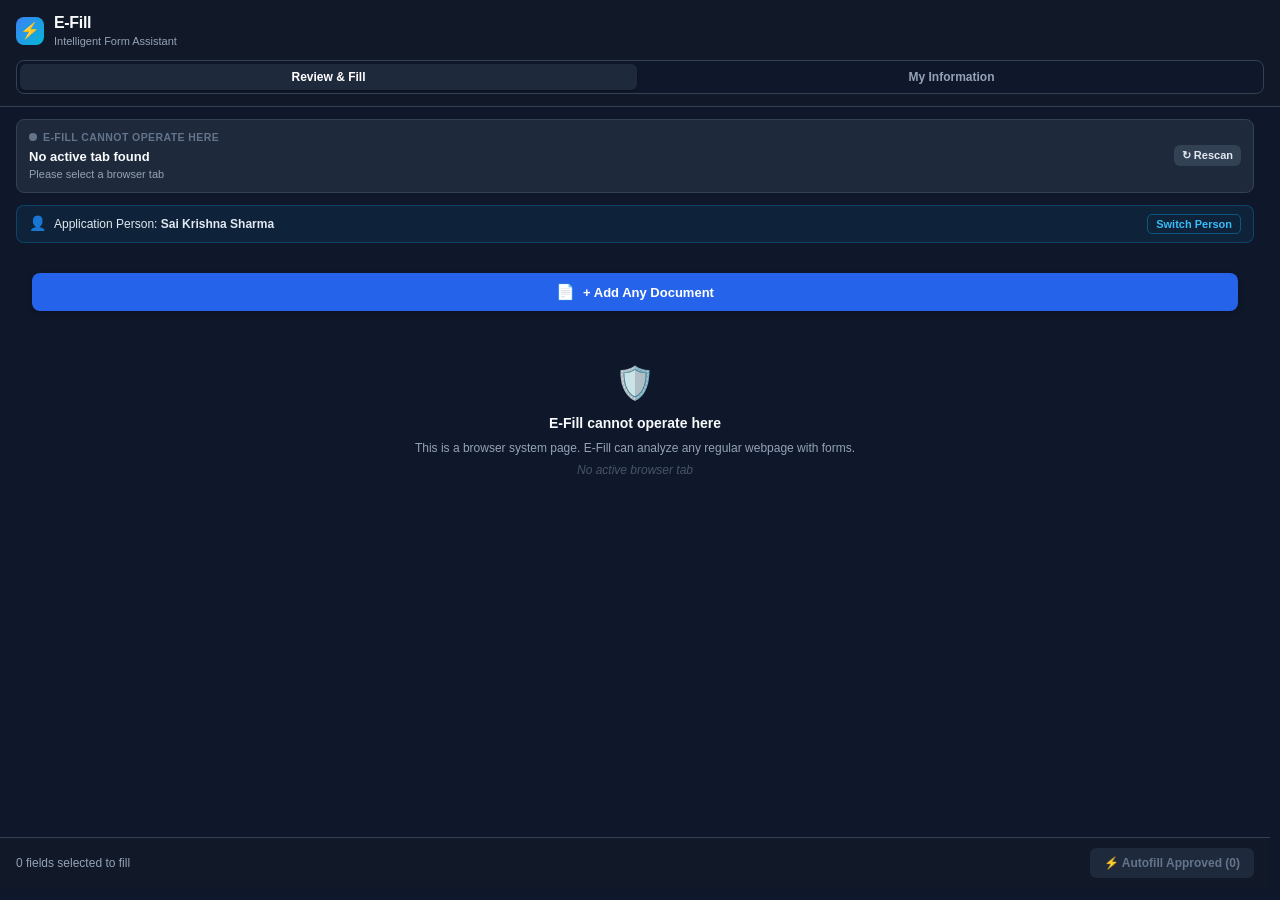
==== commit b1876063: "production ready 3 tests ledt" ====
--- a/sidepanel/index.html
+++ b/sidepanel/index.html
@@ -55,11 +55,42 @@
 
     <!-- Review & Fill Quick Actions Bar -->
     <div class="review-actions-bar" id="review-actions-bar" style="display: flex; gap: 8px; margin: 8px 16px; align-items: center;">
-      <button type="button" class="btn btn-secondary btn-sm" id="btn-review-add-doc" style="display: flex; align-items: center; gap: 6px; flex: 1;" title="Provide any document to build profile and autofill">
-        <span>📄</span>
+      <button type="button" class="btn btn-primary btn-add-any-doc" id="btn-review-add-doc" style="display: flex; align-items: center; justify-content: center; gap: 8px; flex: 1; padding: 10px 14px; font-size: 13px; font-weight: 600; border-radius: 8px; box-shadow: 0 2px 6px rgba(0, 0, 0, 0.2);" title="Upload any document to extract useful information and solve missing fields">
+        <span style="font-size: 15px;">📄</span>
         <span>+ Add Any Document</span>
       </button>
     </div>
+
+    <!-- Application Plan Card (Journey & Discovered Sections) -->
+    <section class="app-plan-card" id="app-plan-card" style="display: none; margin: 8px 16px; padding: 12px 14px; background: #ffffff; border: 1px solid #e2e8f0; border-radius: 8px; box-shadow: 0 1px 3px rgba(0,0,0,0.04);">
+      <div style="display: flex; justify-content: space-between; align-items: center; margin-bottom: 6px;">
+        <span style="font-size: 11px; font-weight: 700; text-transform: uppercase; letter-spacing: 0.5px; color: #64748b;">APPLICATION PLAN</span>
+        <span class="plan-step-badge" id="plan-step-badge" style="font-size: 11px; background: #e0e7ff; color: #3730a3; padding: 2px 8px; border-radius: 12px; font-weight: 600;">Step 1</span>
+      </div>
+      <div style="display: flex; justify-content: space-between; align-items: baseline; margin-bottom: 10px;">
+        <div class="plan-app-title" id="plan-app-title" style="font-size: 13px; font-weight: 700; color: #0f172a;">Application Journey</div>
+        <div class="plan-progress-text" id="plan-progress-text" style="font-size: 11px; color: #64748b; font-weight: 600;">Progress: 1 section discovered</div>
+      </div>
+      <div class="plan-sections-list" id="plan-sections-list" style="display: flex; flex-direction: column; gap: 6px;">
+        <!-- Dynamic section status rows rendered by JS -->
+      </div>
+      <div class="plan-sections-row" id="plan-sections-row" style="display: none;">
+        <!-- Retained for backwards compatibility -->
+      </div>
+      <div class="plan-future-notice" id="plan-future-notice" style="margin-top: 8px; font-size: 11px; color: #94a3b8; font-style: italic; display: none;">
+        Future sections will be discovered as you proceed.
+      </div>
+    </section>
+
+    <!-- Conversational Assistant Box -->
+    <section class="assistant-box" id="assistant-box" style="display: none; margin: 8px 16px; padding: 12px 14px; background: #f0fdf4; border: 1px solid #bbf7d0; border-radius: 8px;">
+      <div style="display: flex; align-items: center; gap: 6px; margin-bottom: 6px;">
+        <span style="font-size: 14px;">💬</span>
+        <strong style="font-size: 12px; color: #166534;">Assistant Question</strong>
+      </div>
+      <p class="assistant-prompt" id="assistant-prompt" style="font-size: 13px; color: #1e293b; margin-bottom: 10px;"></p>
+      <div class="assistant-options-container" id="assistant-options-container" style="display: flex; flex-wrap: wrap; gap: 6px;"></div>
+    </section>
 
     <!-- Summary Bar (eligible only) -->
     <section class="summary-bar" id="summary-bar" style="display: none;">
@@ -922,9 +953,9 @@
         </div>
       </div>
       <div class="modal-footer" style="display: flex; gap: 8px; justify-content: flex-end; flex-wrap: wrap;">
-        <button type="button" class="btn btn-secondary" id="btn-cancel-doc-processed">Cancel</button>
-        <button type="button" class="btn btn-outline" id="btn-doc-use-once" style="border: 1px solid var(--border); background: var(--bg-card); color: var(--text-color);">Use Once (This Form Only)</button>
-        <button type="button" class="btn btn-primary" id="btn-save-doc-approved">Save &amp; Autofill Application</button>
+        <button type="button" class="btn btn-secondary" id="btn-cancel-doc-processed">← Cancel / Back</button>
+        <button type="button" class="btn btn-outline" id="btn-doc-use-once" style="border: 1px solid var(--border); background: var(--bg-card); color: var(--text-color);">Use Once</button>
+        <button type="button" class="btn btn-primary" id="btn-save-doc-approved">Save to My Information</button>
       </div>
     </div>
   </div>
@@ -940,8 +971,12 @@
       </div>
       <div class="modal-body">
         <div class="form-group">
-          <label id="edit-field-label">Field</label>
-          <input type="text" id="edit-field-value-input" class="form-control" autocomplete="off">
+          <label for="edit-field-name-input">Field Name</label>
+          <input type="text" id="edit-field-name-input" class="form-control" autocomplete="off" placeholder="Field name">
+        </div>
+        <div class="form-group">
+          <label for="edit-field-value-input">Field Value</label>
+          <input type="text" id="edit-field-value-input" class="form-control" autocomplete="off" placeholder="Field value">
           <span class="field-source-hint" id="edit-field-provenance-hint" style="display:block;">Will be saved with USER_EDITED provenance</span>
         </div>
       </div>
@@ -967,9 +1002,12 @@
   <script src="../core/image-preparation-engine.js"></script>
   <script src="../core/upload-preparation-engine.js"></script>
   <script src="../core/document-requirement-engine.js"></script>
+  <script src="../core/application-mapping-engine.js"></script>
   <script src="../core/availability-engine.js"></script>
   <script src="../core/source-selector.js"></script>
   <script src="../core/app-profiles.js"></script>
+  <script src="../core/application-plan.js"></script>
+  <script src="../core/conversational-assistant.js"></script>
   <script src="sidepanel.js"></script>
 </body>
 </html>
--- a/sidepanel/sidepanel.css
+++ b/sidepanel/sidepanel.css
@@ -340,6 +340,11 @@
   border-left: 4px solid var(--success);
 }
 
+.proposal-card.filled {
+  border-left: 4px solid var(--success);
+  background: rgba(34, 197, 94, 0.05);
+}
+
 .proposal-card.review {
   border-left: 4px solid var(--warning);
 }
@@ -883,25 +888,31 @@
 .modal-overlay {
   position: fixed;
   top: 0; left: 0; right: 0; bottom: 0;
-  background: rgba(0, 0, 0, 0.7);
+  background: rgba(0, 0, 0, 0.75);
   backdrop-filter: blur(2px);
   display: flex;
   align-items: center;
   justify-content: center;
-  padding: 16px;
+  padding: 12px;
   z-index: 999;
+  box-sizing: border-box;
 }
 .modal-card {
   background: var(--bg-card);
   border: 1px solid var(--border);
   border-radius: 10px;
   width: 100%;
-  max-width: 360px;
+  max-width: 380px;
+  max-height: calc(100vh - 24px);
   box-shadow: 0 10px 25px rgba(0, 0, 0, 0.5);
   display: flex;
   flex-direction: column;
   overflow: hidden;
   animation: modalPop 0.18s ease-out;
+  box-sizing: border-box;
+}
+.modal-card-lg {
+  max-width: 440px;
 }
 @keyframes modalPop {
   from { opacity: 0; transform: scale(0.96); }
@@ -914,11 +925,13 @@
   display: flex;
   justify-content: space-between;
   align-items: center;
+  flex-shrink: 0;
 }
 .modal-header h3 {
   font-size: 14px;
   font-weight: 700;
   color: var(--text-main);
+  margin: 0;
 }
 .btn-modal-close {
   background: transparent;
@@ -928,6 +941,7 @@
   cursor: pointer;
   padding: 2px 6px;
   border-radius: 4px;
+  line-height: 1;
 }
 .btn-modal-close:hover {
   color: #ffffff;
@@ -938,6 +952,25 @@
   display: flex;
   flex-direction: column;
   gap: 10px;
+  flex: 1 1 auto;
+  min-height: 0;
+  overflow-y: auto;
+  overflow-x: hidden;
+  overscroll-behavior: contain;
+}
+.modal-body::-webkit-scrollbar {
+  width: 6px;
+}
+.modal-body::-webkit-scrollbar-track {
+  background: rgba(15, 23, 42, 0.6);
+  border-radius: 3px;
+}
+.modal-body::-webkit-scrollbar-thumb {
+  background: #475569;
+  border-radius: 3px;
+}
+.modal-body::-webkit-scrollbar-thumb:hover {
+  background: #64748b;
 }
 .field-resolve-hint {
   font-size: 10.5px;
@@ -965,6 +998,44 @@
   display: flex;
   justify-content: flex-end;
   gap: 8px;
+  flex-shrink: 0;
+  flex-wrap: wrap;
+}
+
+/* Inline Document Difference / Conflict Indicators */
+.processed-diff-indicator {
+  margin-top: 5px;
+  padding: 6px 8px;
+  background: rgba(245, 158, 11, 0.1);
+  border: 1px solid rgba(245, 158, 11, 0.35);
+  border-radius: 5px;
+  font-size: 11px;
+  display: flex;
+  flex-direction: column;
+  gap: 3px;
+}
+.diff-existing-tag {
+  color: #94a3b8;
+}
+.diff-existing-tag strong {
+  color: #f1f5f9;
+}
+.diff-doc-tag {
+  color: #38bdf8;
+}
+.diff-doc-tag strong {
+  color: #67e8f9;
+}
+.diff-conflict-badge {
+  display: inline-block;
+  background: rgba(245, 158, 11, 0.25);
+  color: #fbbf24;
+  font-size: 9px;
+  font-weight: 700;
+  padding: 1px 4px;
+  border-radius: 3px;
+  margin-left: 6px;
+  text-transform: uppercase;
 }
 
 /* Delete Confirmation Modal */
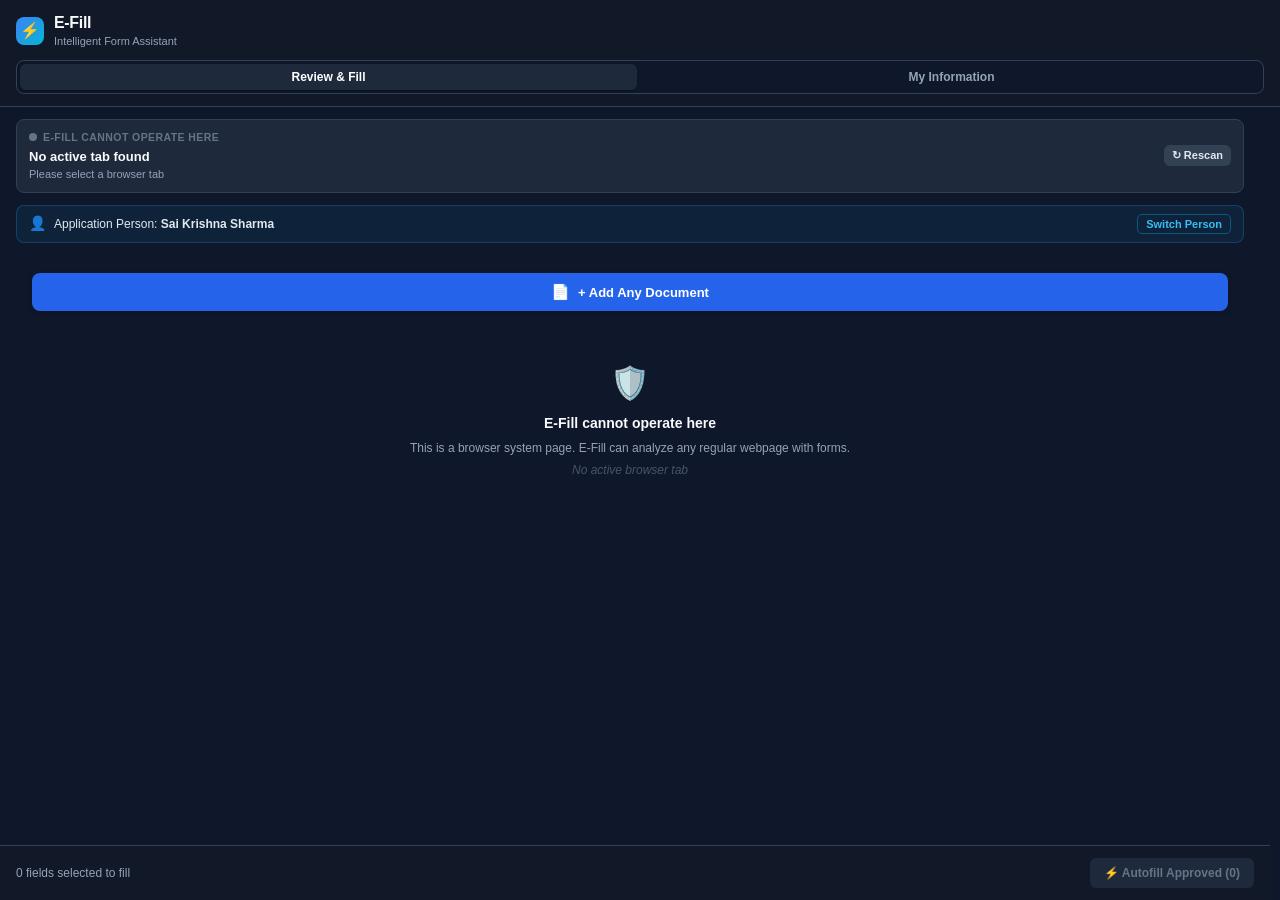
==== commit ad8e828d: "updated poc" ====
--- a/sidepanel/index.html
+++ b/sidepanel/index.html
@@ -28,6 +28,7 @@
        TAB 1: Review & Fill
   ═══════════════════════════════════════════════════════════════ -->
   <main class="tab-view active" id="view-review">
+    <div class="review-scrollable-content" id="review-scrollable-content">
 
     <!-- Page Context Card -->
     <section class="page-context-card">
@@ -162,6 +163,16 @@
           <div class="proposals-stack" id="stack-conflict"></div>
         </div>
 
+        <!-- Group: Application Choices -->
+        <div class="proposal-group" id="group-choices" style="display: none;">
+          <div class="group-header group-header-choice">
+            <span class="group-header-icon">🔘</span>
+            <span class="group-header-label">Application Choices</span>
+            <span class="group-header-count" id="group-count-choices">0</span>
+          </div>
+          <div class="proposals-stack" id="stack-choices"></div>
+        </div>
+
         <!-- Group: Missing Information -->
         <div class="proposal-group" id="group-missing" style="display: none;">
           <div class="group-header group-header-missing">
@@ -191,14 +202,25 @@
           </div>
           <div class="proposals-stack" id="stack-uploads"></div>
         </div>
+
+        <!-- Group: Security / User Action -->
+        <div class="proposal-group" id="group-security" style="display: none;">
+          <div class="group-header group-header-security">
+            <span class="group-header-icon">🔐</span>
+            <span class="group-header-label">Security / User Action</span>
+            <span class="group-header-count" id="group-count-security">0</span>
+          </div>
+          <div class="proposals-stack" id="stack-security"></div>
+        </div>
       </div>
     </div>
 
     <!-- Result Alert -->
     <div class="result-alert" id="result-alert" style="display: none;"></div>
-
-    <!-- Footer Action Bar -->
-    <footer class="action-bar">
+    </div><!-- End of review-scrollable-content -->
+
+    <!-- Footer Action Bar (Fixed at absolute bottom of Review & Fill) -->
+    <footer class="action-bar" id="review-action-footer">
       <div class="action-info">
         <span id="approved-count-text">0 fields selected</span>
       </div>
@@ -899,13 +921,17 @@
             </div>
           </div>
         </div>
-        <div class="preview-image-container" id="preview-image-container" style="display: none;">
-          <img id="preview-img-element" alt="Prepared file preview" class="prepared-preview-img">
-        </div>
-      </div>
-      <div class="modal-footer">
-        <button type="button" class="btn btn-secondary" id="btn-use-original-file">Use Original</button>
-        <button type="button" class="btn btn-primary" id="btn-confirm-use-prepared">Use Prepared File</button>
+        <div class="preview-checks-box" id="preview-checks-box" style="margin-top: 10px; padding: 10px; background: #f8fafc; border: 1px solid #e2e8f0; border-radius: 6px;">
+          <h4 style="margin: 0 0 6px 0; font-size: 12px; font-weight: 600; color: #475569;">Application Requirement Validation</h4>
+          <ul id="preview-checks-list" style="list-style: none; padding: 0; margin: 0; font-size: 12px; display: flex; flex-direction: column; gap: 4px;"></ul>
+        </div>
+        <div class="preview-image-container" id="preview-image-container" style="display: none; margin-top: 12px; text-align: center;">
+          <img id="preview-img-element" alt="Prepared file preview" class="prepared-preview-img" style="max-height: 220px; max-width: 100%; border: 1px solid #cbd5e1; border-radius: 4px; box-shadow: 0 1px 3px rgba(0,0,0,0.1);">
+        </div>
+      </div>
+      <div class="modal-footer" style="display: flex; justify-content: flex-end; gap: 8px;">
+        <button type="button" class="btn btn-secondary" id="btn-replace-source-file">Replace</button>
+        <button type="button" class="btn btn-primary" id="btn-confirm-use-prepared">Use This Photo</button>
       </div>
     </div>
   </div>
@@ -1001,6 +1027,7 @@
   <script src="../core/document-source-manager.js"></script>
   <script src="../core/image-preparation-engine.js"></script>
   <script src="../core/upload-preparation-engine.js"></script>
+  <script src="../core/upload-requirement-engine.js"></script>
   <script src="../core/document-requirement-engine.js"></script>
   <script src="../core/application-mapping-engine.js"></script>
   <script src="../core/availability-engine.js"></script>
--- a/sidepanel/sidepanel.css
+++ b/sidepanel/sidepanel.css
@@ -147,6 +147,42 @@
   gap: 12px;
 }
 
+#view-review.tab-view {
+  padding: 0;
+  gap: 0;
+  overflow: hidden;
+  height: 100%;
+}
+
+#view-review.tab-view.active {
+  display: flex;
+  flex-direction: column;
+}
+
+.review-scrollable-content {
+  flex: 1 1 auto;
+  min-height: 0;
+  overflow-y: auto;
+  overflow-x: hidden;
+  padding: 12px 16px 28px 16px;
+  display: flex;
+  flex-direction: column;
+  gap: 12px;
+  scrollbar-gutter: stable;
+}
+
+#review-action-footer.action-bar {
+  flex: 0 0 auto;
+  margin: 0;
+  background: #111827;
+  border-top: 1px solid var(--border);
+  padding: 12px 16px;
+  display: flex;
+  align-items: center;
+  justify-content: space-between;
+  z-index: 30;
+}
+
 /* Page Context Card */
 .page-context-card {
   background: var(--bg-card);
@@ -395,6 +431,127 @@
 .badge-unavailable {
   background: var(--gray-bg);
   color: #cbd5e1;
+}
+
+.badge-conflict {
+  background: rgba(239, 68, 68, 0.2);
+  color: #fca5a5;
+}
+
+.badge-choice {
+  background: rgba(14, 165, 233, 0.2);
+  color: #38bdf8;
+}
+
+.badge-security {
+  background: rgba(244, 63, 94, 0.2);
+  color: #fb7185;
+}
+
+/* Proposal Groups & Headers */
+.proposal-group {
+  display: flex;
+  flex-direction: column;
+  gap: 8px;
+  margin-bottom: 12px;
+}
+
+.proposals-stack {
+  display: flex;
+  flex-direction: column;
+  gap: 8px;
+}
+
+.group-header {
+  display: flex;
+  align-items: center;
+  gap: 8px;
+  padding: 6px 10px;
+  border-radius: 6px;
+  font-size: 11px;
+  font-weight: 700;
+  text-transform: uppercase;
+  letter-spacing: 0.04em;
+}
+
+.group-header-ready {
+  background: rgba(16, 185, 129, 0.12);
+  color: #34d399;
+  border-left: 3px solid #10b981;
+}
+
+.group-header-review {
+  background: rgba(245, 158, 11, 0.12);
+  color: #fbbf24;
+  border-left: 3px solid #f59e0b;
+}
+
+.group-header-conflict {
+  background: rgba(239, 68, 68, 0.12);
+  color: #f87171;
+  border-left: 3px solid #ef4444;
+}
+
+.group-header-choice {
+  background: rgba(14, 165, 233, 0.12);
+  color: #38bdf8;
+  border-left: 3px solid #0284c7;
+}
+
+.group-header-missing {
+  background: rgba(100, 116, 139, 0.15);
+  color: #cbd5e1;
+  border-left: 3px solid #64748b;
+}
+
+.group-header-doc {
+  background: rgba(99, 102, 241, 0.12);
+  color: #a5b4fc;
+  border-left: 3px solid #6366f1;
+}
+
+.group-header-upload {
+  background: rgba(168, 85, 247, 0.12);
+  color: #c084fc;
+  border-left: 3px solid #a855f7;
+}
+
+.group-header-security {
+  background: rgba(244, 63, 94, 0.12);
+  color: #fb7185;
+  border-left: 3px solid #e11d48;
+}
+
+.group-header-label {
+  flex: 1;
+}
+
+.group-header-count {
+  font-size: 10px;
+  background: rgba(255, 255, 255, 0.1);
+  padding: 1px 6px;
+  border-radius: 10px;
+}
+
+.proposal-card.choice {
+  border-left: 4px solid #0284c7;
+}
+
+.proposal-card.security {
+  border-left: 4px solid #e11d48;
+  background: rgba(225, 29, 72, 0.03);
+}
+
+.security-instruction {
+  font-size: 12px;
+  color: #fca5a5;
+  padding: 8px 10px;
+  background: rgba(225, 29, 72, 0.08);
+  border-radius: 6px;
+  border: 1px solid rgba(225, 29, 72, 0.2);
+  display: flex;
+  align-items: center;
+  gap: 6px;
 }
 
 .field-value-box {
